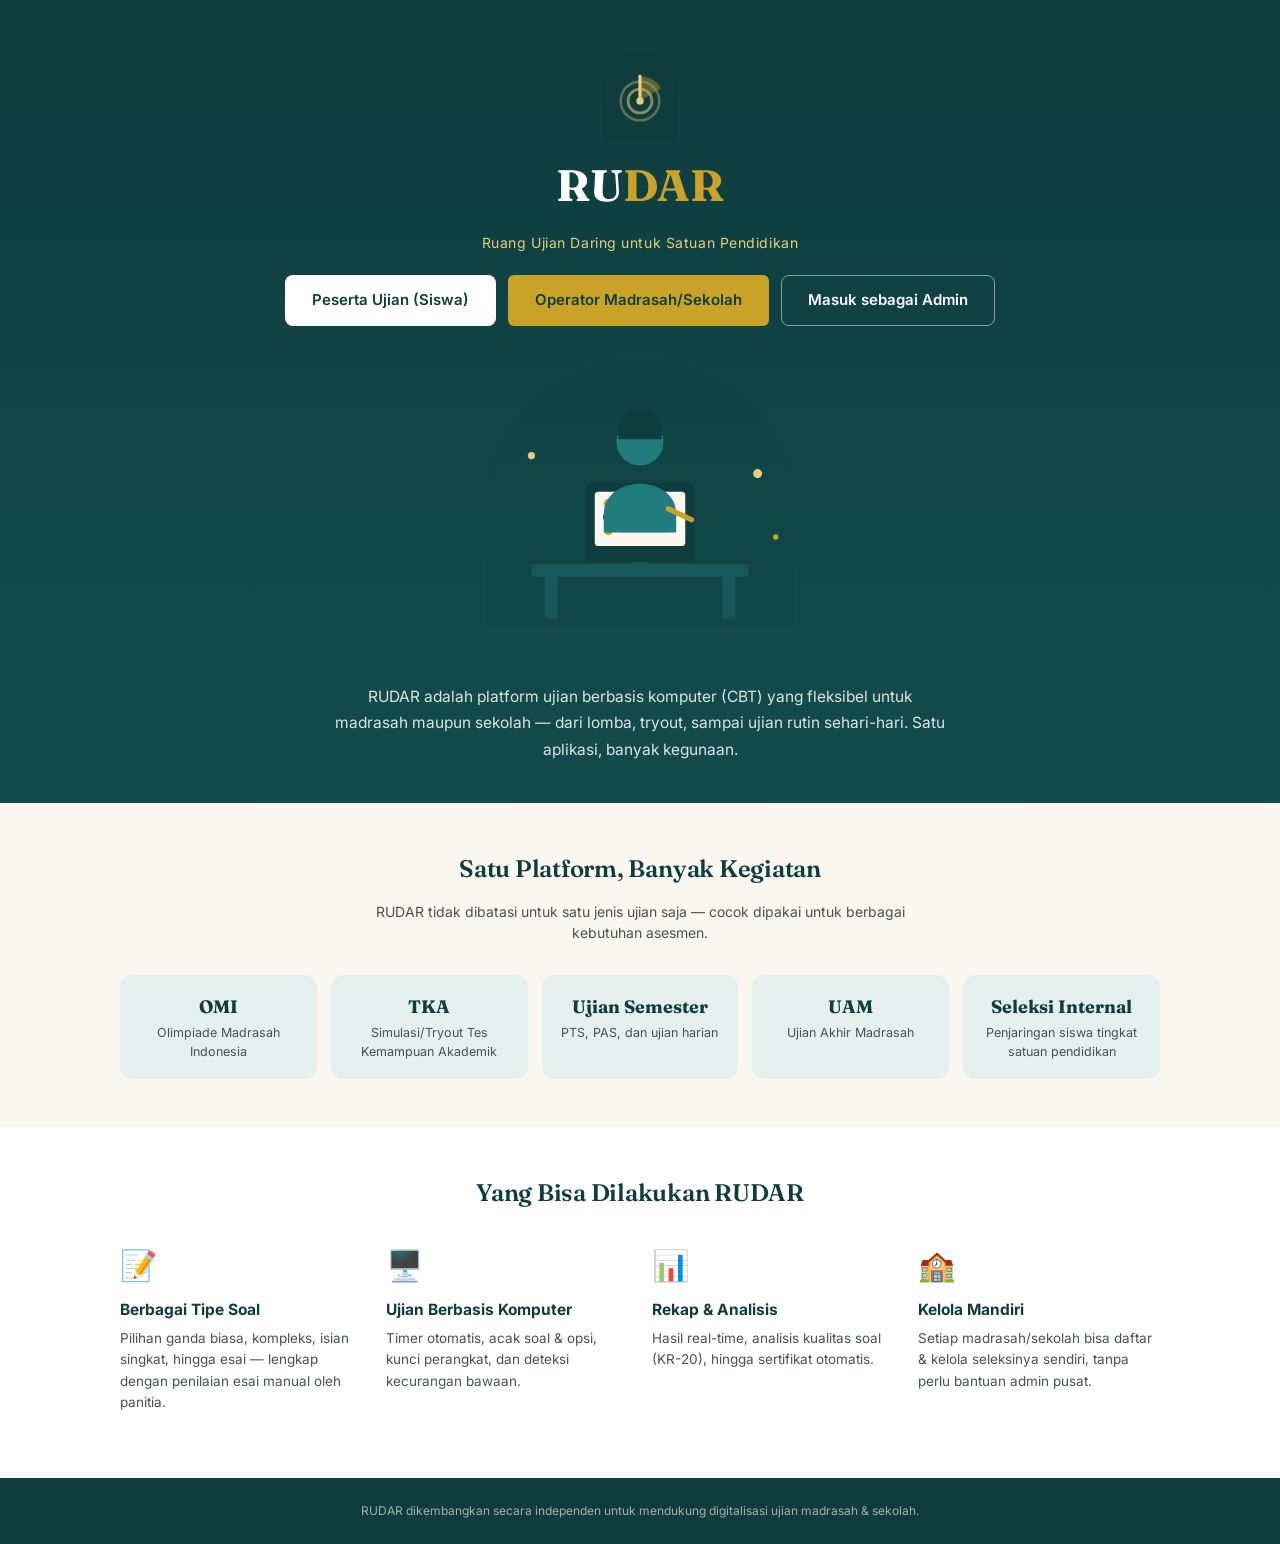
==== simpan lama/index.html @ 56df1a24 "update rudar" ====
<!doctype html>
<html lang="id">
  <head>
    <meta charset="UTF-8" />
    <meta name="viewport" content="width=device-width, initial-scale=1.0, maximum-scale=1.0" />
    <title>RUDAR · Ruang Ujian Daring</title>
    <link rel="icon" type="image/svg+xml" href="data:image/svg+xml,%3Csvg xmlns='http://www.w3.org/2000/svg' viewBox='0 0 200 240'%3E%3Cpath d='M20 240 V120 A80 80 0 0 1 180 120 V240 Z' fill='%230F3D3E'/%3E%3Ccircle cx='100' cy='150' r='42' fill='none' stroke='%23E7CE7C' stroke-width='6' opacity='0.35'/%3E%3Ccircle cx='100' cy='150' r='26' fill='none' stroke='%23E7CE7C' stroke-width='6' opacity='0.55'/%3E%3Cpath d='M100 150 L100 96 A54 54 0 0 1 146 122 Z' fill='%23C9A227' opacity='0.4'/%3E%3Cline x1='100' y1='150' x2='100' y2='96' stroke='%23E7CE7C' stroke-width='7' stroke-linecap='round'/%3E%3Ccircle cx='100' cy='150' r='8' fill='%23E7CE7C'/%3E%3C/svg%3E" />
    <link rel="preconnect" href="https://fonts.googleapis.com" />
    <link rel="preconnect" href="https://fonts.gstatic.com" crossorigin />
    <link href="https://fonts.googleapis.com/css2?family=Fraunces:opsz,wght@9..144,400;9..144,600;9..144,700&family=Inter:wght@400;500;600;700&family=IBM+Plex+Mono:wght@500;600&family=Noto+Naskh+Arabic:wght@400;500;600;700&display=swap" rel="stylesheet" />
    <script type="module" crossorigin src="/assets/index-BEzMS7rn.js"></script>
    <link rel="stylesheet" crossorigin href="/assets/index-CqWGFUHM.css">
  </head>
  <body>
    <div id="root"></div>
  </body>
</html>
---- assets/index-CqWGFUHM.css ----
@font-face{font-display:block;font-family:KaTeX_AMS;font-style:normal;font-weight:400;src:url(/assets/KaTeX_AMS-Regular-BQhdFMY1.woff2) format("woff2"),url(/assets/KaTeX_AMS-Regular-DMm9YOAa.woff) format("woff"),url(/assets/KaTeX_AMS-Regular-DRggAlZN.ttf) format("truetype")}@font-face{font-display:block;font-family:KaTeX_Caligraphic;font-style:normal;font-weight:700;src:url(/assets/KaTeX_Caligraphic-Bold-Dq_IR9rO.woff2) format("woff2"),url(/assets/KaTeX_Caligraphic-Bold-BEiXGLvX.woff) format("woff"),url(/assets/KaTeX_Caligraphic-Bold-ATXxdsX0.ttf) format("truetype")}@font-face{font-display:block;font-family:KaTeX_Caligraphic;font-style:normal;font-weight:400;src:url(/assets/KaTeX_Caligraphic-Regular-Di6jR-x-.woff2) format("woff2"),url(/assets/KaTeX_Caligraphic-Regular-CTRA-rTL.woff) format("woff"),url(/assets/KaTeX_Caligraphic-Regular-wX97UBjC.ttf) format("truetype")}@font-face{font-display:block;font-family:KaTeX_Fraktur;font-style:normal;font-weight:700;src:url(/assets/KaTeX_Fraktur-Bold-CL6g_b3V.woff2) format("woff2"),url(/assets/KaTeX_Fraktur-Bold-BsDP51OF.woff) format("woff"),url(/assets/KaTeX_Fraktur-Bold-BdnERNNW.ttf) format("truetype")}@font-face{font-display:block;font-family:KaTeX_Fraktur;font-style:normal;font-weight:400;src:url(/assets/KaTeX_Fraktur-Regular-CTYiF6lA.woff2) format("woff2"),url(/assets/KaTeX_Fraktur-Regular-Dxdc4cR9.woff) format("woff"),url(/assets/KaTeX_Fraktur-Regular-CB_wures.ttf) format("truetype")}@font-face{font-display:block;font-family:KaTeX_Main;font-style:normal;font-weight:700;src:url(/assets/KaTeX_Main-Bold-Cx986IdX.woff2) format("woff2"),url(/assets/KaTeX_Main-Bold-Jm3AIy58.woff) format("woff"),url(/assets/KaTeX_Main-Bold-waoOVXN0.ttf) format("truetype")}@font-face{font-display:block;font-family:KaTeX_Main;font-style:italic;font-weight:700;src:url(/assets/KaTeX_Main-BoldItalic-DxDJ3AOS.woff2) format("woff2"),url(/assets/KaTeX_Main-BoldItalic-SpSLRI95.woff) format("woff"),url(/assets/KaTeX_Main-BoldItalic-DzxPMmG6.ttf) format("truetype")}@font-face{font-display:block;font-family:KaTeX_Main;font-style:italic;font-weight:400;src:url(/assets/KaTeX_Main-Italic-NWA7e6Wa.woff2) format("woff2"),url(/assets/KaTeX_Main-Italic-BMLOBm91.woff) format("woff"),url(/assets/KaTeX_Main-Italic-3WenGoN9.ttf) format("truetype")}@font-face{font-display:block;font-family:KaTeX_Main;font-style:normal;font-weight:400;src:url(/assets/KaTeX_Main-Regular-B22Nviop.woff2) format("woff2"),url(/assets/KaTeX_Main-Regular-Dr94JaBh.woff) format("woff"),url(/assets/KaTeX_Main-Regular-ypZvNtVU.ttf) format("truetype")}@font-face{font-display:block;font-family:KaTeX_Math;font-style:italic;font-weight:700;src:url(/assets/KaTeX_Math-BoldItalic-CZnvNsCZ.woff2) format("woff2"),url(/assets/KaTeX_Math-BoldItalic-iY-2wyZ7.woff) format("woff"),url(/assets/KaTeX_Math-BoldItalic-B3XSjfu4.ttf) format("truetype")}@font-face{font-display:block;font-family:KaTeX_Math;font-style:italic;font-weight:400;src:url(/assets/KaTeX_Math-Italic-t53AETM-.woff2) format("woff2"),url(/assets/KaTeX_Math-Italic-DA0__PXp.woff) format("woff"),url(/assets/KaTeX_Math-Italic-flOr_0UB.ttf) format("truetype")}@font-face{font-display:block;font-family:KaTeX_SansSerif;font-style:normal;font-weight:700;src:url(/assets/KaTeX_SansSerif-Bold-D1sUS0GD.woff2) format("woff2"),url(/assets/KaTeX_SansSerif-Bold-DbIhKOiC.woff) format("woff"),url(/assets/KaTeX_SansSerif-Bold-CFMepnvq.ttf) format("truetype")}@font-face{font-display:block;font-family:KaTeX_SansSerif;font-style:italic;font-weight:400;src:url(/assets/KaTeX_SansSerif-Italic-C3H0VqGB.woff2) format("woff2"),url(/assets/KaTeX_SansSerif-Italic-DN2j7dab.woff) format("woff"),url(/assets/KaTeX_SansSerif-Italic-YYjJ1zSn.ttf) format("truetype")}@font-face{font-display:block;font-family:KaTeX_SansSerif;font-style:normal;font-weight:400;src:url(/assets/KaTeX_SansSerif-Regular-DDBCnlJ7.woff2) format("woff2"),url(/assets/KaTeX_SansSerif-Regular-CS6fqUqJ.woff) format("woff"),url(/assets/KaTeX_SansSerif-Regular-BNo7hRIc.ttf) format("truetype")}@font-face{font-display:block;font-family:KaTeX_Script;font-style:normal;font-weight:400;src:url(/assets/KaTeX_Script-Regular-D3wIWfF6.woff2) format("woff2"),url(/assets/KaTeX_Script-Regular-D5yQViql.woff) format("woff"),url(/assets/KaTeX_Script-Regular-C5JkGWo-.ttf) format("truetype")}@font-face{font-display:block;font-family:KaTeX_Size1;font-style:normal;font-weight:400;src:url(/assets/KaTeX_Size1-Regular-mCD8mA8B.woff2) format("woff2"),url(/assets/KaTeX_Size1-Regular-C195tn64.woff) format("woff"),url(/assets/KaTeX_Size1-Regular-Dbsnue_I.ttf) format("truetype")}@font-face{font-display:block;font-family:KaTeX_Size2;font-style:normal;font-weight:400;src:url(/assets/KaTeX_Size2-Regular-Dy4dx90m.woff2) format("woff2"),url(/assets/KaTeX_Size2-Regular-oD1tc_U0.woff) format("woff"),url(/assets/KaTeX_Size2-Regular-B7gKUWhC.ttf) format("truetype")}@font-face{font-display:block;font-family:KaTeX_Size3;font-style:normal;font-weight:400;src:url([data-uri]) format("woff2"),url(/assets/KaTeX_Size3-Regular-CTq5MqoE.woff) format("woff"),url(/assets/KaTeX_Size3-Regular-DgpXs0kz.ttf) format("truetype")}@font-face{font-display:block;font-family:KaTeX_Size4;font-style:normal;font-weight:400;src:url(/assets/KaTeX_Size4-Regular-Dl5lxZxV.woff2) format("woff2"),url(/assets/KaTeX_Size4-Regular-BF-4gkZK.woff) format("woff"),url(/assets/KaTeX_Size4-Regular-DWFBv043.ttf) format("truetype")}@font-face{font-display:block;font-family:KaTeX_Typewriter;font-style:normal;font-weight:400;src:url(/assets/KaTeX_Typewriter-Regular-CO6r4hn1.woff2) format("woff2"),url(/assets/KaTeX_Typewriter-Regular-C0xS9mPB.woff) format("woff"),url(/assets/KaTeX_Typewriter-Regular-D3Ib7_Hf.ttf) format("truetype")}.katex{font: 1.21em KaTeX_Main,Times New Roman,serif;line-height:1.2;position:relative;text-indent:0;text-rendering:auto}.katex *{-ms-high-contrast-adjust:none!important;border-color:currentColor}.katex .katex-version:after{content:"0.16.47"}.katex .katex-mathml{border:0;-webkit-clip-path:inset(50%);clip-path:inset(50%);height:1px;overflow:hidden;padding:0;position:absolute;width:1px}.katex .katex-html>.newline{display:block}.katex .base{position:relative;white-space:nowrap;width:-webkit-min-content;width:-moz-min-content;width:min-content}.katex .base,.katex .strut{display:inline-block}.katex .textbf{font-weight:700}.katex .textit{font-style:italic}.katex .textrm{font-family:KaTeX_Main}.katex .textsf{font-family:KaTeX_SansSerif}.katex .texttt{font-family:KaTeX_Typewriter}.katex .mathnormal{font-family:KaTeX_Math;font-style:italic}.katex .mathit{font-family:KaTeX_Main;font-style:italic}.katex .mathrm{font-style:normal}.katex .mathbf{font-family:KaTeX_Main;font-weight:700}.katex .boldsymbol{font-family:KaTeX_Math;font-style:italic;font-weight:700}.katex .amsrm,.katex .mathbb,.katex .textbb{font-family:KaTeX_AMS}.katex .mathcal{font-family:KaTeX_Caligraphic}.katex .mathfrak,.katex .textfrak{font-family:KaTeX_Fraktur}.katex .mathboldfrak,.katex .textboldfrak{font-family:KaTeX_Fraktur;font-weight:700}.katex .mathtt{font-family:KaTeX_Typewriter}.katex .mathscr,.katex .textscr{font-family:KaTeX_Script}.katex .mathsf,.katex .textsf{font-family:KaTeX_SansSerif}.katex .mathboldsf,.katex .textboldsf{font-family:KaTeX_SansSerif;font-weight:700}.katex .mathitsf,.katex .mathsfit,.katex .textitsf{font-family:KaTeX_SansSerif;font-style:italic}.katex .mainrm{font-family:KaTeX_Main;font-style:normal}.katex .vlist-t{border-collapse:collapse;display:inline-table;table-layout:fixed}.katex .vlist-r{display:table-row}.katex .vlist{display:table-cell;position:relative;vertical-align:bottom}.katex .vlist>span{display:block;height:0;position:relative}.katex .vlist>span>span{display:inline-block}.katex .vlist>span>.pstrut{overflow:hidden;width:0}.katex .vlist-t2{margin-right:-2px}.katex .vlist-s{display:table-cell;font-size:1px;min-width:2px;vertical-align:bottom;width:2px}.katex .vbox{align-items:baseline;display:inline-flex;flex-direction:column}.katex .hbox{width:100%}.katex .hbox,.katex .thinbox{display:inline-flex;flex-direction:row}.katex .thinbox{max-width:0;width:0}.katex .msupsub{text-align:left}.katex .mfrac>span>span{text-align:center}.katex .mfrac .frac-line{border-bottom-style:solid;display:inline-block;width:100%}.katex .hdashline,.katex .hline,.katex .mfrac .frac-line,.katex .overline .overline-line,.katex .rule,.katex .underline .underline-line{min-height:1px}.katex .mspace{display:inline-block}.katex .smash{display:inline;line-height:0}.katex .clap,.katex .llap,.katex .rlap{position:relative;width:0}.katex .clap>.inner,.katex .llap>.inner,.katex .rlap>.inner{position:absolute}.katex .clap>.fix,.katex .llap>.fix,.katex .rlap>.fix{display:inline-block}.katex .llap>.inner{right:0}.katex .clap>.inner,.katex .rlap>.inner{left:0}.katex .clap>.inner>span{margin-left:-50%;margin-right:50%}.katex .rule{border:0 solid;display:inline-block;position:relative}.katex .hline,.katex .overline .overline-line,.katex .underline .underline-line{border-bottom-style:solid;display:inline-block;width:100%}.katex .hdashline{border-bottom-style:dashed;display:inline-block;width:100%}.katex .sqrt>.root{margin-left:.2777777778em;margin-right:-.5555555556em}.katex .fontsize-ensurer.reset-size1.size1,.katex .sizing.reset-size1.size1{font-size:1em}.katex .fontsize-ensurer.reset-size1.size2,.katex .sizing.reset-size1.size2{font-size:1.2em}.katex .fontsize-ensurer.reset-size1.size3,.katex .sizing.reset-size1.size3{font-size:1.4em}.katex .fontsize-ensurer.reset-size1.size4,.katex .sizing.reset-size1.size4{font-size:1.6em}.katex .fontsize-ensurer.reset-size1.size5,.katex .sizing.reset-size1.size5{font-size:1.8em}.katex .fontsize-ensurer.reset-size1.size6,.katex .sizing.reset-size1.size6{font-size:2em}.katex .fontsize-ensurer.reset-size1.size7,.katex .sizing.reset-size1.size7{font-size:2.4em}.katex .fontsize-ensurer.reset-size1.size8,.katex .sizing.reset-size1.size8{font-size:2.88em}.katex .fontsize-ensurer.reset-size1.size9,.katex .sizing.reset-size1.size9{font-size:3.456em}.katex .fontsize-ensurer.reset-size1.size10,.katex .sizing.reset-size1.size10{font-size:4.148em}.katex .fontsize-ensurer.reset-size1.size11,.katex .sizing.reset-size1.size11{font-size:4.976em}.katex .fontsize-ensurer.reset-size2.size1,.katex .sizing.reset-size2.size1{font-size:.8333333333em}.katex .fontsize-ensurer.reset-size2.size2,.katex .sizing.reset-size2.size2{font-size:1em}.katex .fontsize-ensurer.reset-size2.size3,.katex .sizing.reset-size2.size3{font-size:1.1666666667em}.katex .fontsize-ensurer.reset-size2.size4,.katex .sizing.reset-size2.size4{font-size:1.3333333333em}.katex .fontsize-ensurer.reset-size2.size5,.katex .sizing.reset-size2.size5{font-size:1.5em}.katex .fontsize-ensurer.reset-size2.size6,.katex .sizing.reset-size2.size6{font-size:1.6666666667em}.katex .fontsize-ensurer.reset-size2.size7,.katex .sizing.reset-size2.size7{font-size:2em}.katex .fontsize-ensurer.reset-size2.size8,.katex .sizing.reset-size2.size8{font-size:2.4em}.katex .fontsize-ensurer.reset-size2.size9,.katex .sizing.reset-size2.size9{font-size:2.88em}.katex .fontsize-ensurer.reset-size2.size10,.katex .sizing.reset-size2.size10{font-size:3.4566666667em}.katex .fontsize-ensurer.reset-size2.size11,.katex .sizing.reset-size2.size11{font-size:4.1466666667em}.katex .fontsize-ensurer.reset-size3.size1,.katex .sizing.reset-size3.size1{font-size:.7142857143em}.katex .fontsize-ensurer.reset-size3.size2,.katex .sizing.reset-size3.size2{font-size:.8571428571em}.katex .fontsize-ensurer.reset-size3.size3,.katex .sizing.reset-size3.size3{font-size:1em}.katex .fontsize-ensurer.reset-size3.size4,.katex .sizing.reset-size3.size4{font-size:1.1428571429em}.katex .fontsize-ensurer.reset-size3.size5,.katex .sizing.reset-size3.size5{font-size:1.2857142857em}.katex .fontsize-ensurer.reset-size3.size6,.katex .sizing.reset-size3.size6{font-size:1.4285714286em}.katex .fontsize-ensurer.reset-size3.size7,.katex .sizing.reset-size3.size7{font-size:1.7142857143em}.katex .fontsize-ensurer.reset-size3.size8,.katex .sizing.reset-size3.size8{font-size:2.0571428571em}.katex .fontsize-ensurer.reset-size3.size9,.katex .sizing.reset-size3.size9{font-size:2.4685714286em}.katex .fontsize-ensurer.reset-size3.size10,.katex .sizing.reset-size3.size10{font-size:2.9628571429em}.katex .fontsize-ensurer.reset-size3.size11,.katex .sizing.reset-size3.size11{font-size:3.5542857143em}.katex .fontsize-ensurer.reset-size4.size1,.katex .sizing.reset-size4.size1{font-size:.625em}.katex .fontsize-ensurer.reset-size4.size2,.katex .sizing.reset-size4.size2{font-size:.75em}.katex .fontsize-ensurer.reset-size4.size3,.katex .sizing.reset-size4.size3{font-size:.875em}.katex .fontsize-ensurer.reset-size4.size4,.katex .sizing.reset-size4.size4{font-size:1em}.katex .fontsize-ensurer.reset-size4.size5,.katex .sizing.reset-size4.size5{font-size:1.125em}.katex .fontsize-ensurer.reset-size4.size6,.katex .sizing.reset-size4.size6{font-size:1.25em}.katex .fontsize-ensurer.reset-size4.size7,.katex .sizing.reset-size4.size7{font-size:1.5em}.katex .fontsize-ensurer.reset-size4.size8,.katex .sizing.reset-size4.size8{font-size:1.8em}.katex .fontsize-ensurer.reset-size4.size9,.katex .sizing.reset-size4.size9{font-size:2.16em}.katex .fontsize-ensurer.reset-size4.size10,.katex .sizing.reset-size4.size10{font-size:2.5925em}.katex .fontsize-ensurer.reset-size4.size11,.katex .sizing.reset-size4.size11{font-size:3.11em}.katex .fontsize-ensurer.reset-size5.size1,.katex .sizing.reset-size5.size1{font-size:.5555555556em}.katex .fontsize-ensurer.reset-size5.size2,.katex .sizing.reset-size5.size2{font-size:.6666666667em}.katex .fontsize-ensurer.reset-size5.size3,.katex .sizing.reset-size5.size3{font-size:.7777777778em}.katex .fontsize-ensurer.reset-size5.size4,.katex .sizing.reset-size5.size4{font-size:.8888888889em}.katex .fontsize-ensurer.reset-size5.size5,.katex .sizing.reset-size5.size5{font-size:1em}.katex .fontsize-ensurer.reset-size5.size6,.katex .sizing.reset-size5.size6{font-size:1.1111111111em}.katex .fontsize-ensurer.reset-size5.size7,.katex .sizing.reset-size5.size7{font-size:1.3333333333em}.katex .fontsize-ensurer.reset-size5.size8,.katex .sizing.reset-size5.size8{font-size:1.6em}.katex .fontsize-ensurer.reset-size5.size9,.katex .sizing.reset-size5.size9{font-size:1.92em}.katex .fontsize-ensurer.reset-size5.size10,.katex .sizing.reset-size5.size10{font-size:2.3044444444em}.katex .fontsize-ensurer.reset-size5.size11,.katex .sizing.reset-size5.size11{font-size:2.7644444444em}.katex .fontsize-ensurer.reset-size6.size1,.katex .sizing.reset-size6.size1{font-size:.5em}.katex .fontsize-ensurer.reset-size6.size2,.katex .sizing.reset-size6.size2{font-size:.6em}.katex .fontsize-ensurer.reset-size6.size3,.katex .sizing.reset-size6.size3{font-size:.7em}.katex .fontsize-ensurer.reset-size6.size4,.katex .sizing.reset-size6.size4{font-size:.8em}.katex .fontsize-ensurer.reset-size6.size5,.katex .sizing.reset-size6.size5{font-size:.9em}.katex .fontsize-ensurer.reset-size6.size6,.katex .sizing.reset-size6.size6{font-size:1em}.katex .fontsize-ensurer.reset-size6.size7,.katex .sizing.reset-size6.size7{font-size:1.2em}.katex .fontsize-ensurer.reset-size6.size8,.katex .sizing.reset-size6.size8{font-size:1.44em}.katex .fontsize-ensurer.reset-size6.size9,.katex .sizing.reset-size6.size9{font-size:1.728em}.katex .fontsize-ensurer.reset-size6.size10,.katex .sizing.reset-size6.size10{font-size:2.074em}.katex .fontsize-ensurer.reset-size6.size11,.katex .sizing.reset-size6.size11{font-size:2.488em}.katex .fontsize-ensurer.reset-size7.size1,.katex .sizing.reset-size7.size1{font-size:.4166666667em}.katex .fontsize-ensurer.reset-size7.size2,.katex .sizing.reset-size7.size2{font-size:.5em}.katex .fontsize-ensurer.reset-size7.size3,.katex .sizing.reset-size7.size3{font-size:.5833333333em}.katex .fontsize-ensurer.reset-size7.size4,.katex .sizing.reset-size7.size4{font-size:.6666666667em}.katex .fontsize-ensurer.reset-size7.size5,.katex .sizing.reset-size7.size5{font-size:.75em}.katex .fontsize-ensurer.reset-size7.size6,.katex .sizing.reset-size7.size6{font-size:.8333333333em}.katex .fontsize-ensurer.reset-size7.size7,.katex .sizing.reset-size7.size7{font-size:1em}.katex .fontsize-ensurer.reset-size7.size8,.katex .sizing.reset-size7.size8{font-size:1.2em}.katex .fontsize-ensurer.reset-size7.size9,.katex .sizing.reset-size7.size9{font-size:1.44em}.katex .fontsize-ensurer.reset-size7.size10,.katex .sizing.reset-size7.size10{font-size:1.7283333333em}.katex .fontsize-ensurer.reset-size7.size11,.katex .sizing.reset-size7.size11{font-size:2.0733333333em}.katex .fontsize-ensurer.reset-size8.size1,.katex .sizing.reset-size8.size1{font-size:.3472222222em}.katex .fontsize-ensurer.reset-size8.size2,.katex .sizing.reset-size8.size2{font-size:.4166666667em}.katex .fontsize-ensurer.reset-size8.size3,.katex .sizing.reset-size8.size3{font-size:.4861111111em}.katex .fontsize-ensurer.reset-size8.size4,.katex .sizing.reset-size8.size4{font-size:.5555555556em}.katex .fontsize-ensurer.reset-size8.size5,.katex .sizing.reset-size8.size5{font-size:.625em}.katex .fontsize-ensurer.reset-size8.size6,.katex .sizing.reset-size8.size6{font-size:.6944444444em}.katex .fontsize-ensurer.reset-size8.size7,.katex .sizing.reset-size8.size7{font-size:.8333333333em}.katex .fontsize-ensurer.reset-size8.size8,.katex .sizing.reset-size8.size8{font-size:1em}.katex .fontsize-ensurer.reset-size8.size9,.katex .sizing.reset-size8.size9{font-size:1.2em}.katex .fontsize-ensurer.reset-size8.size10,.katex .sizing.reset-size8.size10{font-size:1.4402777778em}.katex .fontsize-ensurer.reset-size8.size11,.katex .sizing.reset-size8.size11{font-size:1.7277777778em}.katex .fontsize-ensurer.reset-size9.size1,.katex .sizing.reset-size9.size1{font-size:.2893518519em}.katex .fontsize-ensurer.reset-size9.size2,.katex .sizing.reset-size9.size2{font-size:.3472222222em}.katex .fontsize-ensurer.reset-size9.size3,.katex .sizing.reset-size9.size3{font-size:.4050925926em}.katex .fontsize-ensurer.reset-size9.size4,.katex .sizing.reset-size9.size4{font-size:.462962963em}.katex .fontsize-ensurer.reset-size9.size5,.katex .sizing.reset-size9.size5{font-size:.5208333333em}.katex .fontsize-ensurer.reset-size9.size6,.katex .sizing.reset-size9.size6{font-size:.5787037037em}.katex .fontsize-ensurer.reset-size9.size7,.katex .sizing.reset-size9.size7{font-size:.6944444444em}.katex .fontsize-ensurer.reset-size9.size8,.katex .sizing.reset-size9.size8{font-size:.8333333333em}.katex .fontsize-ensurer.reset-size9.size9,.katex .sizing.reset-size9.size9{font-size:1em}.katex .fontsize-ensurer.reset-size9.size10,.katex .sizing.reset-size9.size10{font-size:1.2002314815em}.katex .fontsize-ensurer.reset-size9.size11,.katex .sizing.reset-size9.size11{font-size:1.4398148148em}.katex .fontsize-ensurer.reset-size10.size1,.katex .sizing.reset-size10.size1{font-size:.2410800386em}.katex .fontsize-ensurer.reset-size10.size2,.katex .sizing.reset-size10.size2{font-size:.2892960463em}.katex .fontsize-ensurer.reset-size10.size3,.katex .sizing.reset-size10.size3{font-size:.337512054em}.katex .fontsize-ensurer.reset-size10.size4,.katex .sizing.reset-size10.size4{font-size:.3857280617em}.katex .fontsize-ensurer.reset-size10.size5,.katex .sizing.reset-size10.size5{font-size:.4339440694em}.katex .fontsize-ensurer.reset-size10.size6,.katex .sizing.reset-size10.size6{font-size:.4821600771em}.katex .fontsize-ensurer.reset-size10.size7,.katex .sizing.reset-size10.size7{font-size:.5785920926em}.katex .fontsize-ensurer.reset-size10.size8,.katex .sizing.reset-size10.size8{font-size:.6943105111em}.katex .fontsize-ensurer.reset-size10.size9,.katex .sizing.reset-size10.size9{font-size:.8331726133em}.katex .fontsize-ensurer.reset-size10.size10,.katex .sizing.reset-size10.size10{font-size:1em}.katex .fontsize-ensurer.reset-size10.size11,.katex .sizing.reset-size10.size11{font-size:1.1996142719em}.katex .fontsize-ensurer.reset-size11.size1,.katex .sizing.reset-size11.size1{font-size:.2009646302em}.katex .fontsize-ensurer.reset-size11.size2,.katex .sizing.reset-size11.size2{font-size:.2411575563em}.katex .fontsize-ensurer.reset-size11.size3,.katex .sizing.reset-size11.size3{font-size:.2813504823em}.katex .fontsize-ensurer.reset-size11.size4,.katex .sizing.reset-size11.size4{font-size:.3215434084em}.katex .fontsize-ensurer.reset-size11.size5,.katex .sizing.reset-size11.size5{font-size:.3617363344em}.katex .fontsize-ensurer.reset-size11.size6,.katex .sizing.reset-size11.size6{font-size:.4019292605em}.katex .fontsize-ensurer.reset-size11.size7,.katex .sizing.reset-size11.size7{font-size:.4823151125em}.katex .fontsize-ensurer.reset-size11.size8,.katex .sizing.reset-size11.size8{font-size:.578778135em}.katex .fontsize-ensurer.reset-size11.size9,.katex .sizing.reset-size11.size9{font-size:.6945337621em}.katex .fontsize-ensurer.reset-size11.size10,.katex .sizing.reset-size11.size10{font-size:.8336012862em}.katex .fontsize-ensurer.reset-size11.size11,.katex .sizing.reset-size11.size11{font-size:1em}.katex .delimsizing.size1{font-family:KaTeX_Size1}.katex .delimsizing.size2{font-family:KaTeX_Size2}.katex .delimsizing.size3{font-family:KaTeX_Size3}.katex .delimsizing.size4{font-family:KaTeX_Size4}.katex .delimsizing.mult .delim-size1>span{font-family:KaTeX_Size1}.katex .delimsizing.mult .delim-size4>span{font-family:KaTeX_Size4}.katex .nulldelimiter{display:inline-block;width:.12em}.katex .delimcenter,.katex .op-symbol{position:relative}.katex .op-symbol.small-op{font-family:KaTeX_Size1}.katex .op-symbol.large-op{font-family:KaTeX_Size2}.katex .accent>.vlist-t,.katex .op-limits>.vlist-t{text-align:center}.katex .accent .accent-body{position:relative}.katex .accent .accent-body:not(.accent-full){width:0}.katex .overlay{display:block}.katex .mtable .vertical-separator{display:inline-block;min-width:1px}.katex .mtable .arraycolsep{display:inline-block}.katex .mtable .col-align-c>.vlist-t{text-align:center}.katex .mtable .col-align-l>.vlist-t{text-align:left}.katex .mtable .col-align-r>.vlist-t{text-align:right}.katex .svg-align{text-align:left}.katex svg{fill:currentColor;stroke:currentColor;display:block;height:inherit;position:absolute;width:100%}.katex svg path{stroke:none}.katex svg{fill-rule:nonzero;fill-opacity:1;stroke-width:1;stroke-linecap:butt;stroke-linejoin:miter;stroke-miterlimit:4;stroke-dasharray:none;stroke-dashoffset:0;stroke-opacity:1}.katex img{border-style:none;max-height:none;max-width:none;min-height:0;min-width:0}.katex .stretchy{display:block;overflow:hidden;position:relative;width:100%}.katex .stretchy:after,.katex .stretchy:before{content:""}.katex .hide-tail{overflow:hidden;position:relative;width:100%}.katex .halfarrow-left{left:0;overflow:hidden;position:absolute;width:50.2%}.katex .halfarrow-right{overflow:hidden;position:absolute;right:0;width:50.2%}.katex .brace-left{left:0;overflow:hidden;position:absolute;width:25.1%}.katex .brace-center{left:25%;overflow:hidden;position:absolute;width:50%}.katex .brace-right{overflow:hidden;position:absolute;right:0;width:25.1%}.katex .x-arrow-pad{padding:0 .5em}.katex .cd-arrow-pad{padding:0 .55556em 0 .27778em}.katex .mover,.katex .munder,.katex .x-arrow{text-align:center}.katex .boxpad{padding:0 .3em}.katex .fbox,.katex .fcolorbox{border:.04em solid;box-sizing:border-box}.katex .cancel-pad{padding:0 .2em}.katex .cancel-lap{margin-left:-.2em;margin-right:-.2em}.katex .sout{border-bottom-style:solid;border-bottom-width:.08em}.katex .angl{border-right:.049em solid;border-top:.049em solid;box-sizing:border-box;margin-right:.03889em}.katex .anglpad{padding:0 .03889em}.katex .eqn-num:before{content:"(" counter(katexEqnNo) ")";counter-increment:katexEqnNo}.katex .mml-eqn-num:before{content:"(" counter(mmlEqnNo) ")";counter-increment:mmlEqnNo}.katex .mtr-glue{width:50%}.katex .cd-vert-arrow{display:inline-block;position:relative}.katex .cd-label-left{display:inline-block;position:absolute;right:calc(50% + .3em);text-align:left}.katex .cd-label-right{display:inline-block;left:calc(50% + .3em);position:absolute;text-align:right}.katex-display{display:block;margin:1em 0;text-align:center}.katex-display>.katex{display:block;text-align:center;white-space:nowrap}.katex-display>.katex>.katex-html{display:block;position:relative}.katex-display>.katex>.katex-html>.tag{position:absolute;right:0}.katex-display.leqno>.katex>.katex-html>.tag{left:0;right:auto}.katex-display.fleqn>.katex{padding-left:2em;text-align:left}body{counter-reset:katexEqnNo mmlEqnNo}:root{--ink: #1C2321;--ink-soft: #4A524F;--paper: #FAF7F1;--paper-raised: #FFFFFF;--line: #DED6C3;--teluk-900: #0F3D3E;--teluk-700: #17595A;--teluk-500: #227B7D;--teluk-100: #E4EFEE;--gold-600: #C9A227;--gold-300: #E7CE7C;--gold-100: #FBF3D9;--danger: #B3432B;--danger-bg: #F6E4DE;--success: #2F6B3A;--success-bg: #E4EFE2;--font-display: "Fraunces", "Noto Naskh Arabic", Georgia, serif;--font-body: "Inter", "Noto Naskh Arabic", -apple-system, sans-serif;--font-mono: "IBM Plex Mono", ui-monospace, monospace;--font-arabic: "Noto Naskh Arabic", "Traditional Arabic", serif;--radius-sm: 6px;--radius-md: 12px;--shadow-card: 0 1px 2px rgba(15,61,62,.06), 0 8px 24px -12px rgba(15,61,62,.18)}*{box-sizing:border-box}html,body,#root{height:100%}body{margin:0;background:var(--paper);color:var(--ink);font-family:var(--font-body);font-size:15px;line-height:1.5;-webkit-font-smoothing:antialiased}h1,h2,h3,.display{font-family:var(--font-display);font-weight:600;letter-spacing:-.01em;color:var(--teluk-900);margin:0}:focus-visible{outline:2px solid var(--gold-600);outline-offset:2px}button{font-family:inherit;cursor:pointer}@media (prefers-reduced-motion: reduce){*,*:before,*:after{animation-duration:.001ms!important;transition-duration:.001ms!important}}.app-shell{display:flex;min-height:100vh}.sidebar{width:248px;flex-shrink:0;background:var(--teluk-900);color:var(--gold-100);display:flex;flex-direction:column;padding:20px 14px}.sidebar-brand{font-family:var(--font-display);font-size:19px;font-weight:700;color:#fff;padding:6px 10px 18px;border-bottom:1px solid rgba(231,206,124,.25);margin-bottom:14px}.sidebar-brand small{display:block;font-family:var(--font-body);font-weight:500;font-size:11px;color:var(--gold-300);text-transform:uppercase;letter-spacing:.08em;margin-top:3px}.nav-item{display:flex;align-items:center;gap:10px;padding:10px 12px;border-radius:var(--radius-sm);color:#fbf3d9bf;text-decoration:none;font-size:14px;font-weight:500;background:transparent;border:none;width:100%;text-align:left;margin-bottom:2px}.nav-item:hover{background:#ffffff0f;color:#fff}.nav-item.active{background:var(--gold-600);color:var(--teluk-900);font-weight:600}.sidebar-foot{margin-top:auto;padding:12px 10px 4px;font-size:12px;color:#e7ce7c99;border-top:1px solid rgba(231,206,124,.2)}.main-area{flex:1;min-width:0;display:flex;flex-direction:column}.topbar{display:flex;align-items:center;justify-content:space-between;padding:16px 28px;background:var(--paper-raised);border-bottom:1px solid var(--line)}.content{padding:24px 28px 48px;max-width:1180px;width:100%;margin:0 auto}.card{background:var(--paper-raised);border:1px solid var(--line);border-radius:var(--radius-md);box-shadow:var(--shadow-card);padding:20px}.card-head{display:flex;align-items:baseline;justify-content:space-between;margin-bottom:14px;gap:12px;flex-wrap:wrap}.eyebrow{font-size:11px;font-weight:600;letter-spacing:.09em;text-transform:uppercase;color:var(--teluk-500)}.grid{display:grid;gap:16px}.grid-2{grid-template-columns:repeat(2,1fr)}.grid-3{grid-template-columns:repeat(3,1fr)}.grid-4{grid-template-columns:repeat(4,1fr)}@media (max-width: 880px){.grid-2,.grid-3,.grid-4{grid-template-columns:1fr}}.stat{padding:16px;border-radius:var(--radius-md);background:var(--teluk-100);border:1px solid var(--line)}.stat .num{font-family:var(--font-mono);font-size:26px;font-weight:600;color:var(--teluk-900)}.stat .label{font-size:12.5px;color:var(--ink-soft);margin-top:2px}.btn{display:inline-flex;align-items:center;gap:8px;justify-content:center;padding:9px 16px;border-radius:var(--radius-sm);font-size:13.5px;font-weight:600;border:1px solid transparent;transition:filter .12s ease}.btn:hover{filter:brightness(.95)}.btn-primary{background:var(--teluk-900);color:#fff}.btn-gold{background:var(--gold-600);color:var(--teluk-900)}.btn-outline{background:transparent;border-color:var(--line);color:var(--teluk-900)}.btn-danger{background:var(--danger-bg);color:var(--danger)}.btn-sm{padding:6px 11px;font-size:12.5px}.btn:disabled{opacity:.5;cursor:not-allowed}.badge{display:inline-flex;align-items:center;padding:3px 9px;border-radius:99px;font-size:11.5px;font-weight:600}.badge-teal{background:var(--teluk-100);color:var(--teluk-700)}.badge-gold{background:var(--gold-100);color:#8a6d0e}.badge-green{background:var(--success-bg);color:var(--success)}.badge-red{background:var(--danger-bg);color:var(--danger)}input,select,textarea{width:100%;padding:9px 11px;border:1px solid var(--line);border-radius:var(--radius-sm);font-family:inherit;font-size:14px;background:#fff;color:var(--ink)}input:focus,select:focus,textarea:focus{border-color:var(--teluk-500)}label{font-size:12.5px;font-weight:600;color:var(--ink-soft);display:block;margin-bottom:5px}.field{margin-bottom:14px}table{width:100%;border-collapse:collapse;font-size:13.5px}th{text-align:left;padding:9px 10px;color:var(--ink-soft);font-weight:600;font-size:12px;text-transform:uppercase;letter-spacing:.03em;border-bottom:1px solid var(--line)}td{padding:10px;border-bottom:1px solid var(--line);vertical-align:top}tr:last-child td{border-bottom:none}.modal-backdrop{position:fixed;top:0;right:0;bottom:0;left:0;background:#0f3d3e73;display:flex;align-items:center;justify-content:center;padding:20px;z-index:50}.modal{background:#fff;border-radius:var(--radius-md);padding:24px;max-width:560px;width:100%;max-height:86vh;overflow-y:auto}.empty-state{text-align:center;padding:40px 20px;color:var(--ink-soft)}.spinner{width:20px;height:20px;border:2.5px solid var(--teluk-100);border-top-color:var(--teluk-700);border-radius:50%;animation:spin .7s linear infinite}@keyframes spin{to{transform:rotate(360deg)}}.login-wrap{min-height:100vh;display:flex;align-items:center;justify-content:center;background:radial-gradient(circle at 50% 0%,var(--teluk-700),var(--teluk-900) 65%);padding:24px}.arch-card{background:var(--paper-raised);width:100%;max-width:400px;padding:40px 30px 30px;border-radius:160px 160px 16px 16px;box-shadow:0 24px 60px -20px #00000080;text-align:center}.arch-card h1{font-size:22px}.arch-card .sub{font-size:13px;color:var(--ink-soft);margin:6px 0 26px}.login-tabs{display:flex;gap:4px;background:var(--teluk-100);padding:4px;border-radius:99px;margin-bottom:20px}.login-tab{flex:1;padding:8px;border:none;background:transparent;border-radius:99px;font-size:13px;font-weight:600;color:var(--teluk-700)}.login-tab.active{background:var(--teluk-900);color:#fff}.login-error{background:var(--danger-bg);color:var(--danger);padding:9px 12px;border-radius:var(--radius-sm);font-size:13px;margin-bottom:12px;text-align:left}.login-alert-keras{background:linear-gradient(135deg,#c23b24,#7a2712);color:#fff;font-weight:700;font-size:14.5px;line-height:1.55;padding:16px 18px;border-radius:var(--radius-sm);margin-bottom:16px;text-align:left;box-shadow:0 0 0 3px #c23b2440,0 8px 20px -8px #0006;animation:alertPulse 1.1s ease-in-out 2}@keyframes alertPulse{0%,to{transform:scale(1)}50%{transform:scale(1.015)}}.exam-shell{min-height:100vh;background:var(--teluk-900);display:flex;flex-direction:column}.exam-topbar{display:flex;align-items:center;justify-content:space-between;padding:14px 24px;color:#fff}.exam-topbar .who{font-size:13px;opacity:.85}.arch-timer{font-family:var(--font-mono);font-weight:600;font-size:17px;background:var(--gold-600);color:var(--teluk-900);padding:8px 18px;border-radius:40px 40px 8px 8px;min-width:88px;text-align:center}.arch-timer.warn{background:var(--danger);color:#fff}.exam-body{flex:1;background:var(--paper);border-radius:24px 24px 0 0;padding:28px 24px 100px;max-width:760px;margin:0 auto;width:100%}.q-progress{display:flex;flex-wrap:wrap;gap:6px;margin-bottom:22px}.q-dot{width:30px;height:30px;border-radius:8px;border:1px solid var(--line);background:#fff;font-family:var(--font-mono);font-size:12px;display:flex;align-items:center;justify-content:center;color:var(--ink-soft)}.q-dot.answered{background:var(--teluk-100);border-color:var(--teluk-500);color:var(--teluk-700)}.q-dot.current{background:var(--gold-600);border-color:var(--gold-600);color:var(--teluk-900);font-weight:700}.q-card{background:#fff;border:1px solid var(--line);border-radius:var(--radius-md);padding:22px;box-shadow:var(--shadow-card);user-select:none;-webkit-user-select:none}.q-meta{display:flex;gap:8px;margin-bottom:12px}.q-text{font-size:16px;line-height:1.6;margin-bottom:20px}.opt-list{display:flex;flex-direction:column;gap:10px}.opt-item{display:flex;align-items:flex-start;gap:12px;padding:13px 14px;border:1.5px solid var(--line);border-radius:var(--radius-sm);text-align:left;background:#fff}.opt-item:hover{border-color:var(--teluk-500)}.opt-item.selected{border-color:var(--gold-600);background:var(--gold-100)}.opt-code{font-family:var(--font-mono);font-weight:700;width:24px;height:24px;border-radius:6px;background:var(--teluk-100);color:var(--teluk-900);display:flex;align-items:center;justify-content:center;font-size:12.5px;flex-shrink:0}.opt-item.selected .opt-code{background:var(--gold-600);color:var(--teluk-900)}.exam-navbar{position:fixed;bottom:0;left:0;right:0;background:#fff;border-top:1px solid var(--line);padding:12px 24px;display:flex;align-items:center;justify-content:space-between}.result-hero{text-align:center;padding:50px 20px}.result-score{font-family:var(--font-mono);font-size:56px;font-weight:700;color:var(--teluk-900)}.toast{position:fixed;bottom:20px;right:20px;background:var(--teluk-900);color:#fff;padding:12px 18px;border-radius:var(--radius-sm);font-size:13.5px;box-shadow:var(--shadow-card);z-index:60}@media (max-width: 720px){.sidebar{position:fixed;z-index:40;height:100vh;transform:translate(-100%);transition:transform .2s ease}.sidebar.open{transform:translate(0)}.content{padding:16px}}.cetak-kartu-wrap{background:#efeae0;min-height:100vh;padding:24px}.cetak-toolbar{display:flex;align-items:center;gap:14px;margin-bottom:20px;background:#fff;padding:12px 16px;border-radius:var(--radius-sm);box-shadow:var(--shadow-card);max-width:900px;margin-left:auto;margin-right:auto}.cetak-toolbar button{background:var(--teluk-900);color:#fff;border:none;padding:9px 18px;border-radius:var(--radius-sm);font-weight:600;font-size:13.5px;cursor:pointer;font-family:inherit}.cetak-toolbar span{font-size:13px;color:var(--ink-soft)}.kartu-grid{display:grid;grid-template-columns:repeat(2,1fr);gap:16px;max-width:900px;margin:0 auto}@media (max-width: 640px){.kartu-grid{grid-template-columns:1fr}}.kartu-peserta{background:#fff;border-radius:14px;overflow:hidden;box-shadow:var(--shadow-card);border:1px solid var(--line);break-inside:avoid;page-break-inside:avoid}.kartu-header{background:var(--teluk-900);color:#fff;padding:10px 16px;display:flex;justify-content:space-between;align-items:baseline}.kartu-brand{font-family:var(--font-display);font-weight:700;font-size:14px}.kartu-judul{font-size:10.5px;color:var(--gold-300);text-align:right}.kartu-body{padding:14px 16px 8px}.kartu-nama{font-family:var(--font-display);font-weight:700;font-size:17px;color:var(--teluk-900);margin-bottom:4px}.kartu-detail{font-size:12px;color:var(--ink-soft);line-height:1.5}.kartu-token{background:var(--gold-100);margin:10px 16px;padding:8px 12px;border-radius:8px;text-align:center}.kartu-token-label{font-size:9.5px;letter-spacing:.08em;color:#8a6d0e;font-weight:700}.kartu-token-value{font-family:var(--font-mono);font-weight:700;font-size:18px;color:var(--teluk-900);letter-spacing:.03em}.kartu-footer{font-size:9.5px;color:var(--ink-soft);text-align:center;padding:6px 16px 12px}@media print{.no-print{display:none!important}*{-webkit-print-color-adjust:exact!important;print-color-adjust:exact!important;color-adjust:exact!important}.cetak-kartu-wrap{background:#fff;padding:0}.kartu-grid{display:grid;grid-template-columns:repeat(3,1fr);gap:6px;max-width:none}.kartu-peserta{box-shadow:none;border:1px solid #ccc;border-radius:8px}.kartu-header{padding:6px 10px}.kartu-brand{font-size:11px}.kartu-judul{font-size:8px}.kartu-body{padding:8px 10px 4px}.kartu-nama{font-size:12.5px;margin-bottom:2px}.kartu-detail{font-size:9px;line-height:1.35}.kartu-token{margin:6px 10px;padding:5px 8px}.kartu-token-label{font-size:8px}.kartu-token-value{font-size:14px}.kartu-footer{font-size:7px;padding:4px 8px 8px}@page{size:A4;margin:8mm}}.daftar-hadir-wrap{background:#efeae0;min-height:100vh;padding:24px}.dh-sheet{background:#fff;max-width:900px;margin:0 auto;padding:28px 32px;border-radius:10px;box-shadow:var(--shadow-card)}.dh-header{text-align:center;margin-bottom:20px;border-bottom:2px solid var(--teluk-900);padding-bottom:14px}.dh-brand{font-family:var(--font-display);font-weight:700;font-size:19px;color:var(--teluk-900);margin-bottom:6px}.dh-sub{font-size:12.5px;color:var(--ink-soft);margin-top:4px}.dh-table{width:100%;border-collapse:collapse}.dh-table th,.dh-table td{border:1px solid #999;padding:7px 9px;font-size:12.5px;text-align:left}.dh-table th{background:var(--teluk-100);font-weight:700}.dh-footer{margin-top:34px;display:flex;justify-content:flex-end}.dh-ttd-blok{text-align:center;font-size:13px}.dh-ttd-space{margin-top:56px;font-weight:600}@media print{.daftar-hadir-wrap{background:#fff;padding:0}.dh-sheet{box-shadow:none;padding:0;max-width:none}.dh-table{page-break-inside:auto}.dh-table tr{page-break-inside:avoid}@page{size:A4;margin:15mm}}.sertifikat-wrap{background:#efeae0;min-height:100vh;padding:24px}.sertifikat-halaman{background:#fff;width:277mm;min-height:190mm;margin:0 auto 24px;box-shadow:var(--shadow-card);display:flex;align-items:center;justify-content:center}.sertifikat-border{border:3px solid var(--teluk-900);margin:14mm;padding:18mm 22mm;text-align:center;position:relative;width:calc(100% - 28mm)}.sertifikat-border:before{content:"";position:absolute;top:7px;right:7px;bottom:7px;left:7px;border:1.5px solid var(--gold-600);pointer-events:none}.sertifikat-kop{font-size:13px;letter-spacing:.08em;color:var(--teluk-700);font-weight:600}.sertifikat-judul{font-family:var(--font-display);font-size:42px;font-weight:700;color:var(--teluk-900);margin:14px 0 6px;letter-spacing:.06em}.sertifikat-nomor{font-size:11px;color:var(--ink-soft);margin-bottom:26px}.sertifikat-diberikan{font-size:14px;color:var(--ink-soft)}.sertifikat-nama{font-family:var(--font-display);font-size:30px;font-weight:700;color:var(--teluk-900);margin:8px 0;border-bottom:2px solid var(--gold-600);display:inline-block;padding-bottom:4px}.sertifikat-madrasah{font-size:14px;color:var(--ink-soft);margin-bottom:18px}.sertifikat-desk{font-size:15px;line-height:1.8;margin-bottom:32px}.sertifikat-ttd-blok{font-size:13px}.sertifikat-ttd-space{margin-top:52px;font-weight:700;text-decoration:underline}@media print{.sertifikat-wrap{background:#fff;padding:0}.sertifikat-halaman{box-shadow:none;margin:0;page-break-after:always}@page{size:A4 landscape;margin:0}}.rudar-sweep{animation:rudar-spin 3.5s linear infinite}.rudar-ping{animation:rudar-pulse 2.2s ease-in-out infinite;transform-origin:100px 150px}@keyframes rudar-spin{to{transform:rotate(360deg)}}@keyframes rudar-pulse{0%,to{opacity:.55;transform:scale(1)}50%{opacity:1;transform:scale(1.25)}}@media (prefers-reduced-motion: reduce){.rudar-sweep,.rudar-ping{animation:none}}.soal-tabel{border-collapse:collapse;margin:10px 0;font-size:.95em}.soal-tabel td{border:1px solid var(--line);padding:6px 10px}
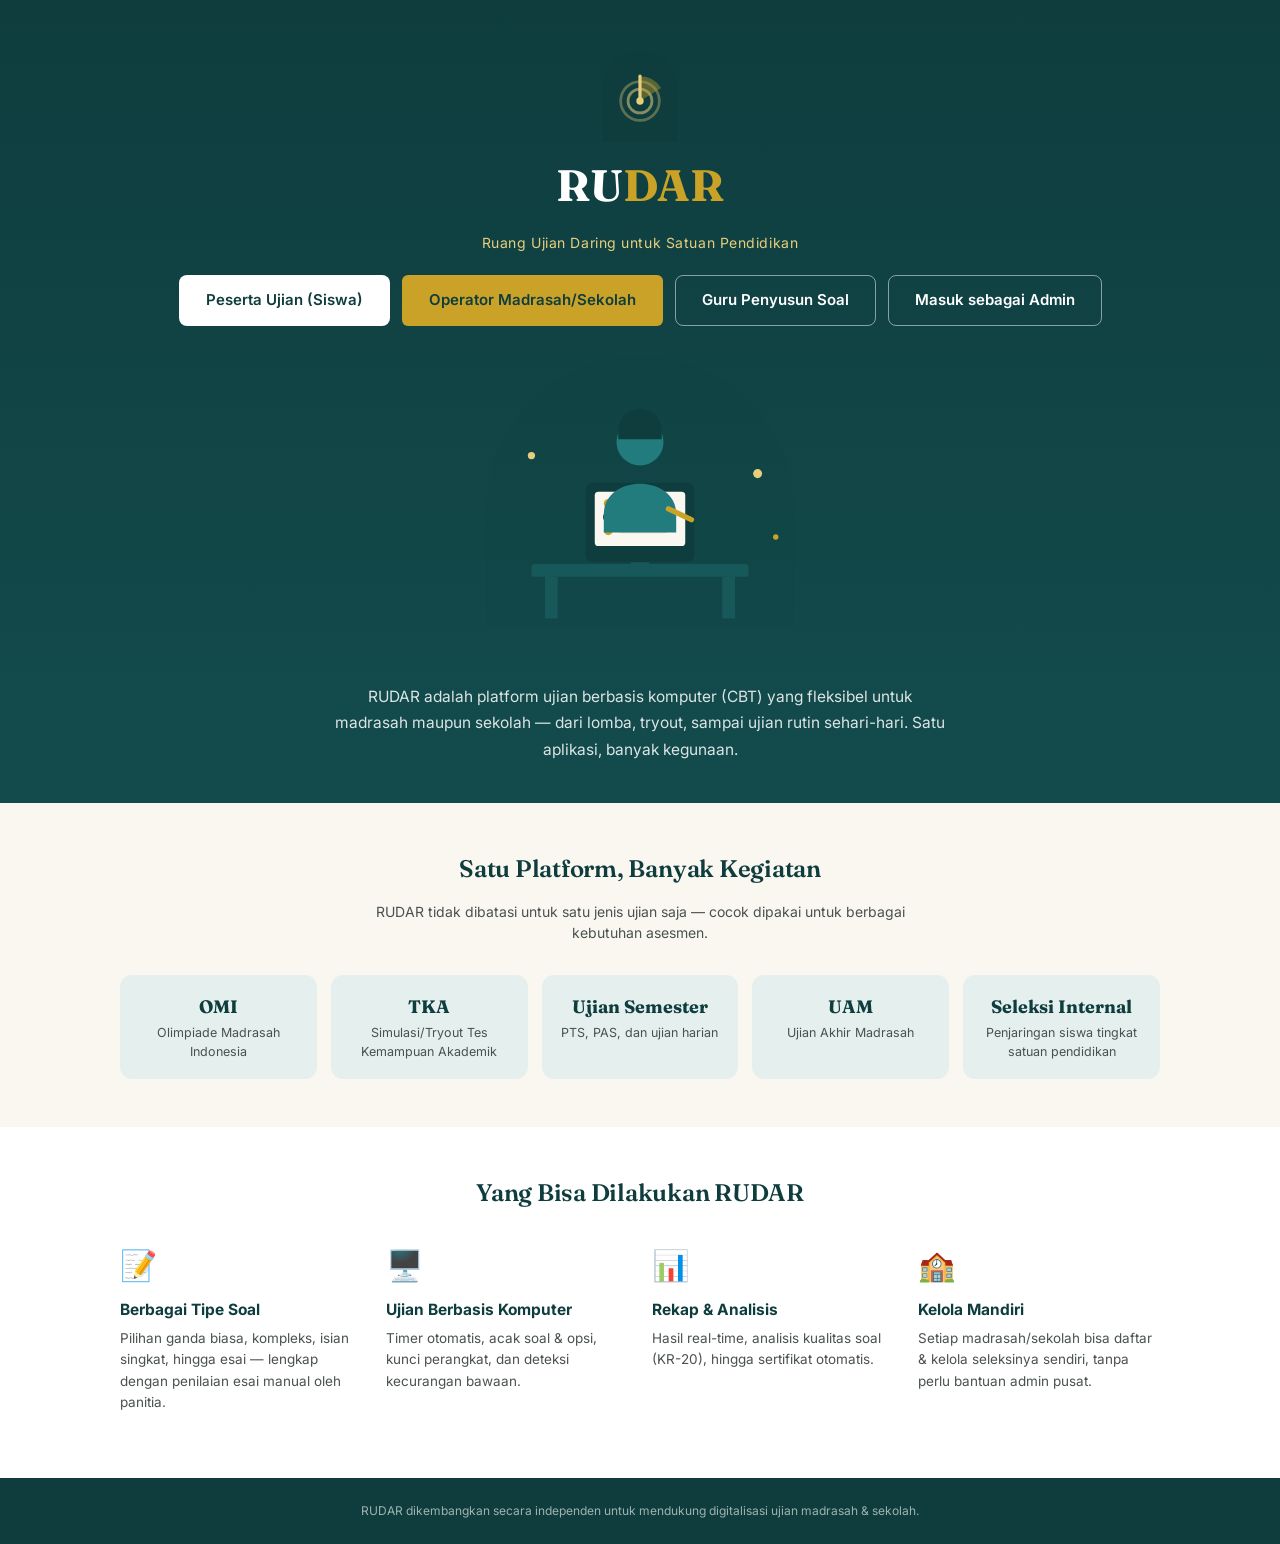
==== commit 029f2e8b: "update rudar" ====
--- a/simpan lama/index.html
+++ b/simpan lama/index.html
@@ -8,8 +8,8 @@
     <link rel="preconnect" href="https://fonts.googleapis.com" />
     <link rel="preconnect" href="https://fonts.gstatic.com" crossorigin />
     <link href="https://fonts.googleapis.com/css2?family=Fraunces:opsz,wght@9..144,400;9..144,600;9..144,700&family=Inter:wght@400;500;600;700&family=IBM+Plex+Mono:wght@500;600&family=Noto+Naskh+Arabic:wght@400;500;600;700&display=swap" rel="stylesheet" />
-    <script type="module" crossorigin src="/assets/index-BEzMS7rn.js"></script>
-    <link rel="stylesheet" crossorigin href="/assets/index-CqWGFUHM.css">
+    <script type="module" crossorigin src="/assets/index-Cus6DqQ9.js"></script>
+    <link rel="stylesheet" crossorigin href="/assets/index-yTz43f3S.css">
   </head>
   <body>
     <div id="root"></div>
--- a/assets/index-yTz43f3S.css
+++ b/assets/index-yTz43f3S.css
@@ -0,0 +1 @@
+@font-face{font-display:block;font-family:KaTeX_AMS;font-style:normal;font-weight:400;src:url(/assets/KaTeX_AMS-Regular-BQhdFMY1.woff2) format("woff2"),url(/assets/KaTeX_AMS-Regular-DMm9YOAa.woff) format("woff"),url(/assets/KaTeX_AMS-Regular-DRggAlZN.ttf) format("truetype")}@font-face{font-display:block;font-family:KaTeX_Caligraphic;font-style:normal;font-weight:700;src:url(/assets/KaTeX_Caligraphic-Bold-Dq_IR9rO.woff2) format("woff2"),url(/assets/KaTeX_Caligraphic-Bold-BEiXGLvX.woff) format("woff"),url(/assets/KaTeX_Caligraphic-Bold-ATXxdsX0.ttf) format("truetype")}@font-face{font-display:block;font-family:KaTeX_Caligraphic;font-style:normal;font-weight:400;src:url(/assets/KaTeX_Caligraphic-Regular-Di6jR-x-.woff2) format("woff2"),url(/assets/KaTeX_Caligraphic-Regular-CTRA-rTL.woff) format("woff"),url(/assets/KaTeX_Caligraphic-Regular-wX97UBjC.ttf) format("truetype")}@font-face{font-display:block;font-family:KaTeX_Fraktur;font-style:normal;font-weight:700;src:url(/assets/KaTeX_Fraktur-Bold-CL6g_b3V.woff2) format("woff2"),url(/assets/KaTeX_Fraktur-Bold-BsDP51OF.woff) format("woff"),url(/assets/KaTeX_Fraktur-Bold-BdnERNNW.ttf) format("truetype")}@font-face{font-display:block;font-family:KaTeX_Fraktur;font-style:normal;font-weight:400;src:url(/assets/KaTeX_Fraktur-Regular-CTYiF6lA.woff2) format("woff2"),url(/assets/KaTeX_Fraktur-Regular-Dxdc4cR9.woff) format("woff"),url(/assets/KaTeX_Fraktur-Regular-CB_wures.ttf) format("truetype")}@font-face{font-display:block;font-family:KaTeX_Main;font-style:normal;font-weight:700;src:url(/assets/KaTeX_Main-Bold-Cx986IdX.woff2) format("woff2"),url(/assets/KaTeX_Main-Bold-Jm3AIy58.woff) format("woff"),url(/assets/KaTeX_Main-Bold-waoOVXN0.ttf) format("truetype")}@font-face{font-display:block;font-family:KaTeX_Main;font-style:italic;font-weight:700;src:url(/assets/KaTeX_Main-BoldItalic-DxDJ3AOS.woff2) format("woff2"),url(/assets/KaTeX_Main-BoldItalic-SpSLRI95.woff) format("woff"),url(/assets/KaTeX_Main-BoldItalic-DzxPMmG6.ttf) format("truetype")}@font-face{font-display:block;font-family:KaTeX_Main;font-style:italic;font-weight:400;src:url(/assets/KaTeX_Main-Italic-NWA7e6Wa.woff2) format("woff2"),url(/assets/KaTeX_Main-Italic-BMLOBm91.woff) format("woff"),url(/assets/KaTeX_Main-Italic-3WenGoN9.ttf) format("truetype")}@font-face{font-display:block;font-family:KaTeX_Main;font-style:normal;font-weight:400;src:url(/assets/KaTeX_Main-Regular-B22Nviop.woff2) format("woff2"),url(/assets/KaTeX_Main-Regular-Dr94JaBh.woff) format("woff"),url(/assets/KaTeX_Main-Regular-ypZvNtVU.ttf) format("truetype")}@font-face{font-display:block;font-family:KaTeX_Math;font-style:italic;font-weight:700;src:url(/assets/KaTeX_Math-BoldItalic-CZnvNsCZ.woff2) format("woff2"),url(/assets/KaTeX_Math-BoldItalic-iY-2wyZ7.woff) format("woff"),url(/assets/KaTeX_Math-BoldItalic-B3XSjfu4.ttf) format("truetype")}@font-face{font-display:block;font-family:KaTeX_Math;font-style:italic;font-weight:400;src:url(/assets/KaTeX_Math-Italic-t53AETM-.woff2) format("woff2"),url(/assets/KaTeX_Math-Italic-DA0__PXp.woff) format("woff"),url(/assets/KaTeX_Math-Italic-flOr_0UB.ttf) format("truetype")}@font-face{font-display:block;font-family:KaTeX_SansSerif;font-style:normal;font-weight:700;src:url(/assets/KaTeX_SansSerif-Bold-D1sUS0GD.woff2) format("woff2"),url(/assets/KaTeX_SansSerif-Bold-DbIhKOiC.woff) format("woff"),url(/assets/KaTeX_SansSerif-Bold-CFMepnvq.ttf) format("truetype")}@font-face{font-display:block;font-family:KaTeX_SansSerif;font-style:italic;font-weight:400;src:url(/assets/KaTeX_SansSerif-Italic-C3H0VqGB.woff2) format("woff2"),url(/assets/KaTeX_SansSerif-Italic-DN2j7dab.woff) format("woff"),url(/assets/KaTeX_SansSerif-Italic-YYjJ1zSn.ttf) format("truetype")}@font-face{font-display:block;font-family:KaTeX_SansSerif;font-style:normal;font-weight:400;src:url(/assets/KaTeX_SansSerif-Regular-DDBCnlJ7.woff2) format("woff2"),url(/assets/KaTeX_SansSerif-Regular-CS6fqUqJ.woff) format("woff"),url(/assets/KaTeX_SansSerif-Regular-BNo7hRIc.ttf) format("truetype")}@font-face{font-display:block;font-family:KaTeX_Script;font-style:normal;font-weight:400;src:url(/assets/KaTeX_Script-Regular-D3wIWfF6.woff2) format("woff2"),url(/assets/KaTeX_Script-Regular-D5yQViql.woff) format("woff"),url(/assets/KaTeX_Script-Regular-C5JkGWo-.ttf) format("truetype")}@font-face{font-display:block;font-family:KaTeX_Size1;font-style:normal;font-weight:400;src:url(/assets/KaTeX_Size1-Regular-mCD8mA8B.woff2) format("woff2"),url(/assets/KaTeX_Size1-Regular-C195tn64.woff) format("woff"),url(/assets/KaTeX_Size1-Regular-Dbsnue_I.ttf) format("truetype")}@font-face{font-display:block;font-family:KaTeX_Size2;font-style:normal;font-weight:400;src:url(/assets/KaTeX_Size2-Regular-Dy4dx90m.woff2) format("woff2"),url(/assets/KaTeX_Size2-Regular-oD1tc_U0.woff) format("woff"),url(/assets/KaTeX_Size2-Regular-B7gKUWhC.ttf) format("truetype")}@font-face{font-display:block;font-family:KaTeX_Size3;font-style:normal;font-weight:400;src:url([data-uri]) format("woff2"),url(/assets/KaTeX_Size3-Regular-CTq5MqoE.woff) format("woff"),url(/assets/KaTeX_Size3-Regular-DgpXs0kz.ttf) format("truetype")}@font-face{font-display:block;font-family:KaTeX_Size4;font-style:normal;font-weight:400;src:url(/assets/KaTeX_Size4-Regular-Dl5lxZxV.woff2) format("woff2"),url(/assets/KaTeX_Size4-Regular-BF-4gkZK.woff) format("woff"),url(/assets/KaTeX_Size4-Regular-DWFBv043.ttf) format("truetype")}@font-face{font-display:block;font-family:KaTeX_Typewriter;font-style:normal;font-weight:400;src:url(/assets/KaTeX_Typewriter-Regular-CO6r4hn1.woff2) format("woff2"),url(/assets/KaTeX_Typewriter-Regular-C0xS9mPB.woff) format("woff"),url(/assets/KaTeX_Typewriter-Regular-D3Ib7_Hf.ttf) format("truetype")}.katex{font: 1.21em KaTeX_Main,Times New Roman,serif;line-height:1.2;position:relative;text-indent:0;text-rendering:auto}.katex *{-ms-high-contrast-adjust:none!important;border-color:currentColor}.katex .katex-version:after{content:"0.16.47"}.katex .katex-mathml{border:0;-webkit-clip-path:inset(50%);clip-path:inset(50%);height:1px;overflow:hidden;padding:0;position:absolute;width:1px}.katex .katex-html>.newline{display:block}.katex .base{position:relative;white-space:nowrap;width:-webkit-min-content;width:-moz-min-content;width:min-content}.katex .base,.katex .strut{display:inline-block}.katex .textbf{font-weight:700}.katex .textit{font-style:italic}.katex .textrm{font-family:KaTeX_Main}.katex .textsf{font-family:KaTeX_SansSerif}.katex .texttt{font-family:KaTeX_Typewriter}.katex .mathnormal{font-family:KaTeX_Math;font-style:italic}.katex .mathit{font-family:KaTeX_Main;font-style:italic}.katex .mathrm{font-style:normal}.katex .mathbf{font-family:KaTeX_Main;font-weight:700}.katex .boldsymbol{font-family:KaTeX_Math;font-style:italic;font-weight:700}.katex .amsrm,.katex .mathbb,.katex .textbb{font-family:KaTeX_AMS}.katex .mathcal{font-family:KaTeX_Caligraphic}.katex .mathfrak,.katex .textfrak{font-family:KaTeX_Fraktur}.katex .mathboldfrak,.katex .textboldfrak{font-family:KaTeX_Fraktur;font-weight:700}.katex .mathtt{font-family:KaTeX_Typewriter}.katex .mathscr,.katex .textscr{font-family:KaTeX_Script}.katex .mathsf,.katex .textsf{font-family:KaTeX_SansSerif}.katex .mathboldsf,.katex .textboldsf{font-family:KaTeX_SansSerif;font-weight:700}.katex .mathitsf,.katex .mathsfit,.katex .textitsf{font-family:KaTeX_SansSerif;font-style:italic}.katex .mainrm{font-family:KaTeX_Main;font-style:normal}.katex .vlist-t{border-collapse:collapse;display:inline-table;table-layout:fixed}.katex .vlist-r{display:table-row}.katex .vlist{display:table-cell;position:relative;vertical-align:bottom}.katex .vlist>span{display:block;height:0;position:relative}.katex .vlist>span>span{display:inline-block}.katex .vlist>span>.pstrut{overflow:hidden;width:0}.katex .vlist-t2{margin-right:-2px}.katex .vlist-s{display:table-cell;font-size:1px;min-width:2px;vertical-align:bottom;width:2px}.katex .vbox{align-items:baseline;display:inline-flex;flex-direction:column}.katex .hbox{width:100%}.katex .hbox,.katex .thinbox{display:inline-flex;flex-direction:row}.katex .thinbox{max-width:0;width:0}.katex .msupsub{text-align:left}.katex .mfrac>span>span{text-align:center}.katex .mfrac .frac-line{border-bottom-style:solid;display:inline-block;width:100%}.katex .hdashline,.katex .hline,.katex .mfrac .frac-line,.katex .overline .overline-line,.katex .rule,.katex .underline .underline-line{min-height:1px}.katex .mspace{display:inline-block}.katex .smash{display:inline;line-height:0}.katex .clap,.katex .llap,.katex .rlap{position:relative;width:0}.katex .clap>.inner,.katex .llap>.inner,.katex .rlap>.inner{position:absolute}.katex .clap>.fix,.katex .llap>.fix,.katex .rlap>.fix{display:inline-block}.katex .llap>.inner{right:0}.katex .clap>.inner,.katex .rlap>.inner{left:0}.katex .clap>.inner>span{margin-left:-50%;margin-right:50%}.katex .rule{border:0 solid;display:inline-block;position:relative}.katex .hline,.katex .overline .overline-line,.katex .underline .underline-line{border-bottom-style:solid;display:inline-block;width:100%}.katex .hdashline{border-bottom-style:dashed;display:inline-block;width:100%}.katex .sqrt>.root{margin-left:.2777777778em;margin-right:-.5555555556em}.katex .fontsize-ensurer.reset-size1.size1,.katex .sizing.reset-size1.size1{font-size:1em}.katex .fontsize-ensurer.reset-size1.size2,.katex .sizing.reset-size1.size2{font-size:1.2em}.katex .fontsize-ensurer.reset-size1.size3,.katex .sizing.reset-size1.size3{font-size:1.4em}.katex .fontsize-ensurer.reset-size1.size4,.katex .sizing.reset-size1.size4{font-size:1.6em}.katex .fontsize-ensurer.reset-size1.size5,.katex .sizing.reset-size1.size5{font-size:1.8em}.katex .fontsize-ensurer.reset-size1.size6,.katex .sizing.reset-size1.size6{font-size:2em}.katex .fontsize-ensurer.reset-size1.size7,.katex .sizing.reset-size1.size7{font-size:2.4em}.katex .fontsize-ensurer.reset-size1.size8,.katex .sizing.reset-size1.size8{font-size:2.88em}.katex .fontsize-ensurer.reset-size1.size9,.katex .sizing.reset-size1.size9{font-size:3.456em}.katex .fontsize-ensurer.reset-size1.size10,.katex .sizing.reset-size1.size10{font-size:4.148em}.katex .fontsize-ensurer.reset-size1.size11,.katex .sizing.reset-size1.size11{font-size:4.976em}.katex .fontsize-ensurer.reset-size2.size1,.katex .sizing.reset-size2.size1{font-size:.8333333333em}.katex .fontsize-ensurer.reset-size2.size2,.katex .sizing.reset-size2.size2{font-size:1em}.katex .fontsize-ensurer.reset-size2.size3,.katex .sizing.reset-size2.size3{font-size:1.1666666667em}.katex .fontsize-ensurer.reset-size2.size4,.katex .sizing.reset-size2.size4{font-size:1.3333333333em}.katex .fontsize-ensurer.reset-size2.size5,.katex .sizing.reset-size2.size5{font-size:1.5em}.katex .fontsize-ensurer.reset-size2.size6,.katex .sizing.reset-size2.size6{font-size:1.6666666667em}.katex .fontsize-ensurer.reset-size2.size7,.katex .sizing.reset-size2.size7{font-size:2em}.katex .fontsize-ensurer.reset-size2.size8,.katex .sizing.reset-size2.size8{font-size:2.4em}.katex .fontsize-ensurer.reset-size2.size9,.katex .sizing.reset-size2.size9{font-size:2.88em}.katex .fontsize-ensurer.reset-size2.size10,.katex .sizing.reset-size2.size10{font-size:3.4566666667em}.katex .fontsize-ensurer.reset-size2.size11,.katex .sizing.reset-size2.size11{font-size:4.1466666667em}.katex .fontsize-ensurer.reset-size3.size1,.katex .sizing.reset-size3.size1{font-size:.7142857143em}.katex .fontsize-ensurer.reset-size3.size2,.katex .sizing.reset-size3.size2{font-size:.8571428571em}.katex .fontsize-ensurer.reset-size3.size3,.katex .sizing.reset-size3.size3{font-size:1em}.katex .fontsize-ensurer.reset-size3.size4,.katex .sizing.reset-size3.size4{font-size:1.1428571429em}.katex .fontsize-ensurer.reset-size3.size5,.katex .sizing.reset-size3.size5{font-size:1.2857142857em}.katex .fontsize-ensurer.reset-size3.size6,.katex .sizing.reset-size3.size6{font-size:1.4285714286em}.katex .fontsize-ensurer.reset-size3.size7,.katex .sizing.reset-size3.size7{font-size:1.7142857143em}.katex .fontsize-ensurer.reset-size3.size8,.katex .sizing.reset-size3.size8{font-size:2.0571428571em}.katex .fontsize-ensurer.reset-size3.size9,.katex .sizing.reset-size3.size9{font-size:2.4685714286em}.katex .fontsize-ensurer.reset-size3.size10,.katex .sizing.reset-size3.size10{font-size:2.9628571429em}.katex .fontsize-ensurer.reset-size3.size11,.katex .sizing.reset-size3.size11{font-size:3.5542857143em}.katex .fontsize-ensurer.reset-size4.size1,.katex .sizing.reset-size4.size1{font-size:.625em}.katex .fontsize-ensurer.reset-size4.size2,.katex .sizing.reset-size4.size2{font-size:.75em}.katex .fontsize-ensurer.reset-size4.size3,.katex .sizing.reset-size4.size3{font-size:.875em}.katex .fontsize-ensurer.reset-size4.size4,.katex .sizing.reset-size4.size4{font-size:1em}.katex .fontsize-ensurer.reset-size4.size5,.katex .sizing.reset-size4.size5{font-size:1.125em}.katex .fontsize-ensurer.reset-size4.size6,.katex .sizing.reset-size4.size6{font-size:1.25em}.katex .fontsize-ensurer.reset-size4.size7,.katex .sizing.reset-size4.size7{font-size:1.5em}.katex .fontsize-ensurer.reset-size4.size8,.katex .sizing.reset-size4.size8{font-size:1.8em}.katex .fontsize-ensurer.reset-size4.size9,.katex .sizing.reset-size4.size9{font-size:2.16em}.katex .fontsize-ensurer.reset-size4.size10,.katex .sizing.reset-size4.size10{font-size:2.5925em}.katex .fontsize-ensurer.reset-size4.size11,.katex .sizing.reset-size4.size11{font-size:3.11em}.katex .fontsize-ensurer.reset-size5.size1,.katex .sizing.reset-size5.size1{font-size:.5555555556em}.katex .fontsize-ensurer.reset-size5.size2,.katex .sizing.reset-size5.size2{font-size:.6666666667em}.katex .fontsize-ensurer.reset-size5.size3,.katex .sizing.reset-size5.size3{font-size:.7777777778em}.katex .fontsize-ensurer.reset-size5.size4,.katex .sizing.reset-size5.size4{font-size:.8888888889em}.katex .fontsize-ensurer.reset-size5.size5,.katex .sizing.reset-size5.size5{font-size:1em}.katex .fontsize-ensurer.reset-size5.size6,.katex .sizing.reset-size5.size6{font-size:1.1111111111em}.katex .fontsize-ensurer.reset-size5.size7,.katex .sizing.reset-size5.size7{font-size:1.3333333333em}.katex .fontsize-ensurer.reset-size5.size8,.katex .sizing.reset-size5.size8{font-size:1.6em}.katex .fontsize-ensurer.reset-size5.size9,.katex .sizing.reset-size5.size9{font-size:1.92em}.katex .fontsize-ensurer.reset-size5.size10,.katex .sizing.reset-size5.size10{font-size:2.3044444444em}.katex .fontsize-ensurer.reset-size5.size11,.katex .sizing.reset-size5.size11{font-size:2.7644444444em}.katex .fontsize-ensurer.reset-size6.size1,.katex .sizing.reset-size6.size1{font-size:.5em}.katex .fontsize-ensurer.reset-size6.size2,.katex .sizing.reset-size6.size2{font-size:.6em}.katex .fontsize-ensurer.reset-size6.size3,.katex .sizing.reset-size6.size3{font-size:.7em}.katex .fontsize-ensurer.reset-size6.size4,.katex .sizing.reset-size6.size4{font-size:.8em}.katex .fontsize-ensurer.reset-size6.size5,.katex .sizing.reset-size6.size5{font-size:.9em}.katex .fontsize-ensurer.reset-size6.size6,.katex .sizing.reset-size6.size6{font-size:1em}.katex .fontsize-ensurer.reset-size6.size7,.katex .sizing.reset-size6.size7{font-size:1.2em}.katex .fontsize-ensurer.reset-size6.size8,.katex .sizing.reset-size6.size8{font-size:1.44em}.katex .fontsize-ensurer.reset-size6.size9,.katex .sizing.reset-size6.size9{font-size:1.728em}.katex .fontsize-ensurer.reset-size6.size10,.katex .sizing.reset-size6.size10{font-size:2.074em}.katex .fontsize-ensurer.reset-size6.size11,.katex .sizing.reset-size6.size11{font-size:2.488em}.katex .fontsize-ensurer.reset-size7.size1,.katex .sizing.reset-size7.size1{font-size:.4166666667em}.katex .fontsize-ensurer.reset-size7.size2,.katex .sizing.reset-size7.size2{font-size:.5em}.katex .fontsize-ensurer.reset-size7.size3,.katex .sizing.reset-size7.size3{font-size:.5833333333em}.katex .fontsize-ensurer.reset-size7.size4,.katex .sizing.reset-size7.size4{font-size:.6666666667em}.katex .fontsize-ensurer.reset-size7.size5,.katex .sizing.reset-size7.size5{font-size:.75em}.katex .fontsize-ensurer.reset-size7.size6,.katex .sizing.reset-size7.size6{font-size:.8333333333em}.katex .fontsize-ensurer.reset-size7.size7,.katex .sizing.reset-size7.size7{font-size:1em}.katex .fontsize-ensurer.reset-size7.size8,.katex .sizing.reset-size7.size8{font-size:1.2em}.katex .fontsize-ensurer.reset-size7.size9,.katex .sizing.reset-size7.size9{font-size:1.44em}.katex .fontsize-ensurer.reset-size7.size10,.katex .sizing.reset-size7.size10{font-size:1.7283333333em}.katex .fontsize-ensurer.reset-size7.size11,.katex .sizing.reset-size7.size11{font-size:2.0733333333em}.katex .fontsize-ensurer.reset-size8.size1,.katex .sizing.reset-size8.size1{font-size:.3472222222em}.katex .fontsize-ensurer.reset-size8.size2,.katex .sizing.reset-size8.size2{font-size:.4166666667em}.katex .fontsize-ensurer.reset-size8.size3,.katex .sizing.reset-size8.size3{font-size:.4861111111em}.katex .fontsize-ensurer.reset-size8.size4,.katex .sizing.reset-size8.size4{font-size:.5555555556em}.katex .fontsize-ensurer.reset-size8.size5,.katex .sizing.reset-size8.size5{font-size:.625em}.katex .fontsize-ensurer.reset-size8.size6,.katex .sizing.reset-size8.size6{font-size:.6944444444em}.katex .fontsize-ensurer.reset-size8.size7,.katex .sizing.reset-size8.size7{font-size:.8333333333em}.katex .fontsize-ensurer.reset-size8.size8,.katex .sizing.reset-size8.size8{font-size:1em}.katex .fontsize-ensurer.reset-size8.size9,.katex .sizing.reset-size8.size9{font-size:1.2em}.katex .fontsize-ensurer.reset-size8.size10,.katex .sizing.reset-size8.size10{font-size:1.4402777778em}.katex .fontsize-ensurer.reset-size8.size11,.katex .sizing.reset-size8.size11{font-size:1.7277777778em}.katex .fontsize-ensurer.reset-size9.size1,.katex .sizing.reset-size9.size1{font-size:.2893518519em}.katex .fontsize-ensurer.reset-size9.size2,.katex .sizing.reset-size9.size2{font-size:.3472222222em}.katex .fontsize-ensurer.reset-size9.size3,.katex .sizing.reset-size9.size3{font-size:.4050925926em}.katex .fontsize-ensurer.reset-size9.size4,.katex .sizing.reset-size9.size4{font-size:.462962963em}.katex .fontsize-ensurer.reset-size9.size5,.katex .sizing.reset-size9.size5{font-size:.5208333333em}.katex .fontsize-ensurer.reset-size9.size6,.katex .sizing.reset-size9.size6{font-size:.5787037037em}.katex .fontsize-ensurer.reset-size9.size7,.katex .sizing.reset-size9.size7{font-size:.6944444444em}.katex .fontsize-ensurer.reset-size9.size8,.katex .sizing.reset-size9.size8{font-size:.8333333333em}.katex .fontsize-ensurer.reset-size9.size9,.katex .sizing.reset-size9.size9{font-size:1em}.katex .fontsize-ensurer.reset-size9.size10,.katex .sizing.reset-size9.size10{font-size:1.2002314815em}.katex .fontsize-ensurer.reset-size9.size11,.katex .sizing.reset-size9.size11{font-size:1.4398148148em}.katex .fontsize-ensurer.reset-size10.size1,.katex .sizing.reset-size10.size1{font-size:.2410800386em}.katex .fontsize-ensurer.reset-size10.size2,.katex .sizing.reset-size10.size2{font-size:.2892960463em}.katex .fontsize-ensurer.reset-size10.size3,.katex .sizing.reset-size10.size3{font-size:.337512054em}.katex .fontsize-ensurer.reset-size10.size4,.katex .sizing.reset-size10.size4{font-size:.3857280617em}.katex .fontsize-ensurer.reset-size10.size5,.katex .sizing.reset-size10.size5{font-size:.4339440694em}.katex .fontsize-ensurer.reset-size10.size6,.katex .sizing.reset-size10.size6{font-size:.4821600771em}.katex .fontsize-ensurer.reset-size10.size7,.katex .sizing.reset-size10.size7{font-size:.5785920926em}.katex .fontsize-ensurer.reset-size10.size8,.katex .sizing.reset-size10.size8{font-size:.6943105111em}.katex .fontsize-ensurer.reset-size10.size9,.katex .sizing.reset-size10.size9{font-size:.8331726133em}.katex .fontsize-ensurer.reset-size10.size10,.katex .sizing.reset-size10.size10{font-size:1em}.katex .fontsize-ensurer.reset-size10.size11,.katex .sizing.reset-size10.size11{font-size:1.1996142719em}.katex .fontsize-ensurer.reset-size11.size1,.katex .sizing.reset-size11.size1{font-size:.2009646302em}.katex .fontsize-ensurer.reset-size11.size2,.katex .sizing.reset-size11.size2{font-size:.2411575563em}.katex .fontsize-ensurer.reset-size11.size3,.katex .sizing.reset-size11.size3{font-size:.2813504823em}.katex .fontsize-ensurer.reset-size11.size4,.katex .sizing.reset-size11.size4{font-size:.3215434084em}.katex .fontsize-ensurer.reset-size11.size5,.katex .sizing.reset-size11.size5{font-size:.3617363344em}.katex .fontsize-ensurer.reset-size11.size6,.katex .sizing.reset-size11.size6{font-size:.4019292605em}.katex .fontsize-ensurer.reset-size11.size7,.katex .sizing.reset-size11.size7{font-size:.4823151125em}.katex .fontsize-ensurer.reset-size11.size8,.katex .sizing.reset-size11.size8{font-size:.578778135em}.katex .fontsize-ensurer.reset-size11.size9,.katex .sizing.reset-size11.size9{font-size:.6945337621em}.katex .fontsize-ensurer.reset-size11.size10,.katex .sizing.reset-size11.size10{font-size:.8336012862em}.katex .fontsize-ensurer.reset-size11.size11,.katex .sizing.reset-size11.size11{font-size:1em}.katex .delimsizing.size1{font-family:KaTeX_Size1}.katex .delimsizing.size2{font-family:KaTeX_Size2}.katex .delimsizing.size3{font-family:KaTeX_Size3}.katex .delimsizing.size4{font-family:KaTeX_Size4}.katex .delimsizing.mult .delim-size1>span{font-family:KaTeX_Size1}.katex .delimsizing.mult .delim-size4>span{font-family:KaTeX_Size4}.katex .nulldelimiter{display:inline-block;width:.12em}.katex .delimcenter,.katex .op-symbol{position:relative}.katex .op-symbol.small-op{font-family:KaTeX_Size1}.katex .op-symbol.large-op{font-family:KaTeX_Size2}.katex .accent>.vlist-t,.katex .op-limits>.vlist-t{text-align:center}.katex .accent .accent-body{position:relative}.katex .accent .accent-body:not(.accent-full){width:0}.katex .overlay{display:block}.katex .mtable .vertical-separator{display:inline-block;min-width:1px}.katex .mtable .arraycolsep{display:inline-block}.katex .mtable .col-align-c>.vlist-t{text-align:center}.katex .mtable .col-align-l>.vlist-t{text-align:left}.katex .mtable .col-align-r>.vlist-t{text-align:right}.katex .svg-align{text-align:left}.katex svg{fill:currentColor;stroke:currentColor;display:block;height:inherit;position:absolute;width:100%}.katex svg path{stroke:none}.katex svg{fill-rule:nonzero;fill-opacity:1;stroke-width:1;stroke-linecap:butt;stroke-linejoin:miter;stroke-miterlimit:4;stroke-dasharray:none;stroke-dashoffset:0;stroke-opacity:1}.katex img{border-style:none;max-height:none;max-width:none;min-height:0;min-width:0}.katex .stretchy{display:block;overflow:hidden;position:relative;width:100%}.katex .stretchy:after,.katex .stretchy:before{content:""}.katex .hide-tail{overflow:hidden;position:relative;width:100%}.katex .halfarrow-left{left:0;overflow:hidden;position:absolute;width:50.2%}.katex .halfarrow-right{overflow:hidden;position:absolute;right:0;width:50.2%}.katex .brace-left{left:0;overflow:hidden;position:absolute;width:25.1%}.katex .brace-center{left:25%;overflow:hidden;position:absolute;width:50%}.katex .brace-right{overflow:hidden;position:absolute;right:0;width:25.1%}.katex .x-arrow-pad{padding:0 .5em}.katex .cd-arrow-pad{padding:0 .55556em 0 .27778em}.katex .mover,.katex .munder,.katex .x-arrow{text-align:center}.katex .boxpad{padding:0 .3em}.katex .fbox,.katex .fcolorbox{border:.04em solid;box-sizing:border-box}.katex .cancel-pad{padding:0 .2em}.katex .cancel-lap{margin-left:-.2em;margin-right:-.2em}.katex .sout{border-bottom-style:solid;border-bottom-width:.08em}.katex .angl{border-right:.049em solid;border-top:.049em solid;box-sizing:border-box;margin-right:.03889em}.katex .anglpad{padding:0 .03889em}.katex .eqn-num:before{content:"(" counter(katexEqnNo) ")";counter-increment:katexEqnNo}.katex .mml-eqn-num:before{content:"(" counter(mmlEqnNo) ")";counter-increment:mmlEqnNo}.katex .mtr-glue{width:50%}.katex .cd-vert-arrow{display:inline-block;position:relative}.katex .cd-label-left{display:inline-block;position:absolute;right:calc(50% + .3em);text-align:left}.katex .cd-label-right{display:inline-block;left:calc(50% + .3em);position:absolute;text-align:right}.katex-display{display:block;margin:1em 0;text-align:center}.katex-display>.katex{display:block;text-align:center;white-space:nowrap}.katex-display>.katex>.katex-html{display:block;position:relative}.katex-display>.katex>.katex-html>.tag{position:absolute;right:0}.katex-display.leqno>.katex>.katex-html>.tag{left:0;right:auto}.katex-display.fleqn>.katex{padding-left:2em;text-align:left}body{counter-reset:katexEqnNo mmlEqnNo}:root{--ink: #1C2321;--ink-soft: #4A524F;--paper: #FAF7F1;--paper-raised: #FFFFFF;--line: #DED6C3;--teluk-900: #0F3D3E;--teluk-700: #17595A;--teluk-500: #227B7D;--teluk-100: #E4EFEE;--gold-600: #C9A227;--gold-300: #E7CE7C;--gold-100: #FBF3D9;--danger: #B3432B;--danger-bg: #F6E4DE;--success: #2F6B3A;--success-bg: #E4EFE2;--arab: "Noto Naskh Arabic";--font-display: "Fraunces", var(--arab), Georgia, serif;--font-body: "Inter", var(--arab), -apple-system, sans-serif;--font-mono: "IBM Plex Mono", ui-monospace, monospace;--font-arabic: var(--arab), "Traditional Arabic", serif;--radius-sm: 6px;--radius-md: 12px;--shadow-card: 0 1px 2px rgba(15,61,62,.06), 0 8px 24px -12px rgba(15,61,62,.18)}*{box-sizing:border-box}html,body,#root{height:100%}body{margin:0;background:var(--paper);color:var(--ink);font-family:var(--font-body);font-size:15px;line-height:1.5;-webkit-font-smoothing:antialiased}h1,h2,h3,.display{font-family:var(--font-display);font-weight:600;letter-spacing:-.01em;color:var(--teluk-900);margin:0}:focus-visible{outline:2px solid var(--gold-600);outline-offset:2px}button{font-family:inherit;cursor:pointer}@media (prefers-reduced-motion: reduce){*,*:before,*:after{animation-duration:.001ms!important;transition-duration:.001ms!important}}.app-shell{display:flex;min-height:100vh}.sidebar{width:248px;flex-shrink:0;background:var(--teluk-900);color:var(--gold-100);display:flex;flex-direction:column;padding:20px 14px}.sidebar-brand{font-family:var(--font-display);font-size:19px;font-weight:700;color:#fff;padding:6px 10px 18px;border-bottom:1px solid rgba(231,206,124,.25);margin-bottom:14px}.sidebar-brand small{display:block;font-family:var(--font-body);font-weight:500;font-size:11px;color:var(--gold-300);text-transform:uppercase;letter-spacing:.08em;margin-top:3px}.nav-item{display:flex;align-items:center;gap:10px;padding:10px 12px;border-radius:var(--radius-sm);color:#fbf3d9bf;text-decoration:none;font-size:14px;font-weight:500;background:transparent;border:none;width:100%;text-align:left;margin-bottom:2px}.nav-item:hover{background:#ffffff0f;color:#fff}.nav-item.active{background:var(--gold-600);color:var(--teluk-900);font-weight:600}.sidebar-foot{margin-top:auto;padding:12px 10px 4px;font-size:12px;color:#e7ce7c99;border-top:1px solid rgba(231,206,124,.2)}.main-area{flex:1;min-width:0;display:flex;flex-direction:column}.topbar{display:flex;align-items:center;justify-content:space-between;padding:16px 28px;background:var(--paper-raised);border-bottom:1px solid var(--line)}.content{padding:24px 28px 48px;max-width:1180px;width:100%;margin:0 auto}.card{background:var(--paper-raised);border:1px solid var(--line);border-radius:var(--radius-md);box-shadow:var(--shadow-card);padding:20px}.card-head{display:flex;align-items:baseline;justify-content:space-between;margin-bottom:14px;gap:12px;flex-wrap:wrap}.eyebrow{font-size:11px;font-weight:600;letter-spacing:.09em;text-transform:uppercase;color:var(--teluk-500)}.grid{display:grid;gap:16px}.grid-2{grid-template-columns:repeat(2,1fr)}.grid-3{grid-template-columns:repeat(3,1fr)}.grid-4{grid-template-columns:repeat(4,1fr)}@media (max-width: 880px){.grid-2,.grid-3,.grid-4{grid-template-columns:1fr}}.stat{padding:16px;border-radius:var(--radius-md);background:var(--teluk-100);border:1px solid var(--line)}.stat .num{font-family:var(--font-mono);font-size:26px;font-weight:600;color:var(--teluk-900)}.stat .label{font-size:12.5px;color:var(--ink-soft);margin-top:2px}.btn{display:inline-flex;align-items:center;gap:8px;justify-content:center;padding:9px 16px;border-radius:var(--radius-sm);font-size:13.5px;font-weight:600;border:1px solid transparent;transition:filter .12s ease}.btn:hover{filter:brightness(.95)}.btn-primary{background:var(--teluk-900);color:#fff}.btn-gold{background:var(--gold-600);color:var(--teluk-900)}.btn-outline{background:transparent;border-color:var(--line);color:var(--teluk-900)}.btn-danger{background:var(--danger-bg);color:var(--danger)}.btn-sm{padding:6px 11px;font-size:12.5px}.btn:disabled{opacity:.5;cursor:not-allowed}.badge{display:inline-flex;align-items:center;padding:3px 9px;border-radius:99px;font-size:11.5px;font-weight:600}.badge-teal{background:var(--teluk-100);color:var(--teluk-700)}.badge-gold{background:var(--gold-100);color:#8a6d0e}.badge-green{background:var(--success-bg);color:var(--success)}.badge-red{background:var(--danger-bg);color:var(--danger)}input,select,textarea{width:100%;padding:9px 11px;border:1px solid var(--line);border-radius:var(--radius-sm);font-family:inherit;font-size:14px;background:#fff;color:var(--ink)}input:focus,select:focus,textarea:focus{border-color:var(--teluk-500)}label{font-size:12.5px;font-weight:600;color:var(--ink-soft);display:block;margin-bottom:5px}.field{margin-bottom:14px}table{width:100%;border-collapse:collapse;font-size:13.5px}th{text-align:left;padding:9px 10px;color:var(--ink-soft);font-weight:600;font-size:12px;text-transform:uppercase;letter-spacing:.03em;border-bottom:1px solid var(--line)}td{padding:10px;border-bottom:1px solid var(--line);vertical-align:top}tr:last-child td{border-bottom:none}.modal-backdrop{position:fixed;top:0;right:0;bottom:0;left:0;background:#0f3d3e73;display:flex;align-items:center;justify-content:center;padding:20px;z-index:50}.modal{background:#fff;border-radius:var(--radius-md);padding:24px;max-width:560px;width:100%;max-height:86vh;overflow-y:auto}.empty-state{text-align:center;padding:40px 20px;color:var(--ink-soft)}.spinner{width:20px;height:20px;border:2.5px solid var(--teluk-100);border-top-color:var(--teluk-700);border-radius:50%;animation:spin .7s linear infinite}@keyframes spin{to{transform:rotate(360deg)}}.login-wrap{min-height:100vh;display:flex;align-items:center;justify-content:center;background:radial-gradient(circle at 50% 0%,var(--teluk-700),var(--teluk-900) 65%);padding:24px}.arch-card{background:var(--paper-raised);width:100%;max-width:400px;padding:40px 30px 30px;border-radius:160px 160px 16px 16px;box-shadow:0 24px 60px -20px #00000080;text-align:center}.arch-card h1{font-size:22px}.arch-card .sub{font-size:13px;color:var(--ink-soft);margin:6px 0 26px}.login-tabs{display:flex;gap:4px;background:var(--teluk-100);padding:4px;border-radius:99px;margin-bottom:20px}.login-tab{flex:1;padding:8px;border:none;background:transparent;border-radius:99px;font-size:13px;font-weight:600;color:var(--teluk-700)}.login-tab.active{background:var(--teluk-900);color:#fff}.login-error{background:var(--danger-bg);color:var(--danger);padding:9px 12px;border-radius:var(--radius-sm);font-size:13px;margin-bottom:12px;text-align:left}.login-alert-keras{background:linear-gradient(135deg,#c23b24,#7a2712);color:#fff;font-weight:700;font-size:14.5px;line-height:1.55;padding:16px 18px;border-radius:var(--radius-sm);margin-bottom:16px;text-align:left;box-shadow:0 0 0 3px #c23b2440,0 8px 20px -8px #0006;animation:alertPulse 1.1s ease-in-out 2}@keyframes alertPulse{0%,to{transform:scale(1)}50%{transform:scale(1.015)}}.exam-shell{min-height:100vh;background:var(--teluk-900);display:flex;flex-direction:column}.exam-topbar{display:flex;align-items:center;justify-content:space-between;padding:14px 24px;color:#fff}.exam-topbar .who{font-size:13px;opacity:.85}.arch-timer{font-family:var(--font-mono);font-weight:600;font-size:17px;background:var(--gold-600);color:var(--teluk-900);padding:8px 18px;border-radius:40px 40px 8px 8px;min-width:88px;text-align:center}.arch-timer.warn{background:var(--danger);color:#fff}.exam-body{flex:1;background:var(--paper);border-radius:24px 24px 0 0;padding:28px 24px 100px;max-width:760px;margin:0 auto;width:100%}.q-progress{display:flex;flex-wrap:wrap;gap:6px;margin-bottom:22px}.q-dot{width:30px;height:30px;border-radius:8px;border:1px solid var(--line);background:#fff;font-family:var(--font-mono);font-size:12px;display:flex;align-items:center;justify-content:center;color:var(--ink-soft)}.q-dot.answered{background:var(--teluk-100);border-color:var(--teluk-500);color:var(--teluk-700)}.q-dot.current{background:var(--gold-600);border-color:var(--gold-600);color:var(--teluk-900);font-weight:700}.q-card{background:#fff;border:1px solid var(--line);border-radius:var(--radius-md);padding:22px;box-shadow:var(--shadow-card);user-select:none;-webkit-user-select:none}.q-meta{display:flex;gap:8px;margin-bottom:12px}.q-text{font-size:16px;line-height:1.6;margin-bottom:20px}.opt-list{display:flex;flex-direction:column;gap:10px}.opt-item{display:flex;align-items:flex-start;gap:12px;padding:13px 14px;border:1.5px solid var(--line);border-radius:var(--radius-sm);text-align:left;background:#fff}.opt-item:hover{border-color:var(--teluk-500)}.opt-item.selected{border-color:var(--gold-600);background:var(--gold-100)}.opt-code{font-family:var(--font-mono);font-weight:700;width:24px;height:24px;border-radius:6px;background:var(--teluk-100);color:var(--teluk-900);display:flex;align-items:center;justify-content:center;font-size:12.5px;flex-shrink:0}.opt-item.selected .opt-code{background:var(--gold-600);color:var(--teluk-900)}.exam-navbar{position:fixed;bottom:0;left:0;right:0;background:#fff;border-top:1px solid var(--line);padding:12px 24px;display:flex;align-items:center;justify-content:space-between}.result-hero{text-align:center;padding:50px 20px}.result-score{font-family:var(--font-mono);font-size:56px;font-weight:700;color:var(--teluk-900)}.toast{position:fixed;bottom:20px;right:20px;background:var(--teluk-900);color:#fff;padding:12px 18px;border-radius:var(--radius-sm);font-size:13.5px;box-shadow:var(--shadow-card);z-index:60}@media (max-width: 720px){.sidebar{position:fixed;z-index:40;height:100vh;transform:translate(-100%);transition:transform .2s ease}.sidebar.open{transform:translate(0)}.content{padding:16px}}.cetak-kartu-wrap{background:#efeae0;min-height:100vh;padding:24px}.cetak-toolbar{display:flex;align-items:center;gap:14px;margin-bottom:20px;background:#fff;padding:12px 16px;border-radius:var(--radius-sm);box-shadow:var(--shadow-card);max-width:900px;margin-left:auto;margin-right:auto}.cetak-toolbar button{background:var(--teluk-900);color:#fff;border:none;padding:9px 18px;border-radius:var(--radius-sm);font-weight:600;font-size:13.5px;cursor:pointer;font-family:inherit}.cetak-toolbar span{font-size:13px;color:var(--ink-soft)}.kartu-grid{display:grid;grid-template-columns:repeat(2,1fr);gap:16px;max-width:900px;margin:0 auto}@media (max-width: 640px){.kartu-grid{grid-template-columns:1fr}}.kartu-peserta{background:#fff;border-radius:14px;overflow:hidden;box-shadow:var(--shadow-card);border:1px solid var(--line);break-inside:avoid;page-break-inside:avoid}.kartu-header{background:var(--teluk-900);color:#fff;padding:10px 16px;display:flex;justify-content:space-between;align-items:baseline}.kartu-brand{font-family:var(--font-display);font-weight:700;font-size:14px}.kartu-judul{font-size:10.5px;color:var(--gold-300);text-align:right}.kartu-body{padding:14px 16px 8px}.kartu-nama{font-family:var(--font-display);font-weight:700;font-size:17px;color:var(--teluk-900);margin-bottom:4px}.kartu-detail{font-size:12px;color:var(--ink-soft);line-height:1.5}.kartu-token{background:var(--gold-100);margin:10px 16px;padding:8px 12px;border-radius:8px;text-align:center}.kartu-token-label{font-size:9.5px;letter-spacing:.08em;color:#8a6d0e;font-weight:700}.kartu-token-value{font-family:var(--font-mono);font-weight:700;font-size:18px;color:var(--teluk-900);letter-spacing:.03em}.kartu-footer{font-size:9.5px;color:var(--ink-soft);text-align:center;padding:6px 16px 12px}@media print{.no-print{display:none!important}*{-webkit-print-color-adjust:exact!important;print-color-adjust:exact!important;color-adjust:exact!important}.cetak-kartu-wrap{background:#fff;padding:0}.kartu-grid{display:grid;grid-template-columns:repeat(3,1fr);gap:6px;max-width:none}.kartu-peserta{box-shadow:none;border:1px solid #ccc;border-radius:8px}.kartu-header{padding:6px 10px}.kartu-brand{font-size:11px}.kartu-judul{font-size:8px}.kartu-body{padding:8px 10px 4px}.kartu-nama{font-size:12.5px;margin-bottom:2px}.kartu-detail{font-size:9px;line-height:1.35}.kartu-token{margin:6px 10px;padding:5px 8px}.kartu-token-label{font-size:8px}.kartu-token-value{font-size:14px}.kartu-footer{font-size:7px;padding:4px 8px 8px}@page{size:A4;margin:8mm}}.daftar-hadir-wrap{background:#efeae0;min-height:100vh;padding:24px}.dh-sheet{background:#fff;max-width:900px;margin:0 auto;padding:28px 32px;border-radius:10px;box-shadow:var(--shadow-card)}.dh-header{text-align:center;margin-bottom:20px;border-bottom:2px solid var(--teluk-900);padding-bottom:14px}.dh-brand{font-family:var(--font-display);font-weight:700;font-size:19px;color:var(--teluk-900);margin-bottom:6px}.dh-sub{font-size:12.5px;color:var(--ink-soft);margin-top:4px}.dh-table{width:100%;border-collapse:collapse}.dh-table th,.dh-table td{border:1px solid #999;padding:7px 9px;font-size:12.5px;text-align:left}.dh-table th{background:var(--teluk-100);font-weight:700}.dh-footer{margin-top:34px;display:flex;justify-content:flex-end}.dh-ttd-blok{text-align:center;font-size:13px}.dh-ttd-space{margin-top:56px;font-weight:600}@media print{.daftar-hadir-wrap{background:#fff;padding:0}.dh-sheet{box-shadow:none;padding:0;max-width:none}.dh-table{page-break-inside:auto}.dh-table tr{page-break-inside:avoid}@page{size:A4;margin:15mm}}.sertifikat-wrap{background:#efeae0;min-height:100vh;padding:24px}.sertifikat-halaman{background:#fff;width:277mm;min-height:190mm;margin:0 auto 24px;box-shadow:var(--shadow-card);display:flex;align-items:center;justify-content:center}.sertifikat-border{border:3px solid var(--teluk-900);margin:14mm;padding:18mm 22mm;text-align:center;position:relative;width:calc(100% - 28mm)}.sertifikat-border:before{content:"";position:absolute;top:7px;right:7px;bottom:7px;left:7px;border:1.5px solid var(--gold-600);pointer-events:none}.sertifikat-kop{font-size:13px;letter-spacing:.08em;color:var(--teluk-700);font-weight:600}.sertifikat-judul{font-family:var(--font-display);font-size:42px;font-weight:700;color:var(--teluk-900);margin:14px 0 6px;letter-spacing:.06em}.sertifikat-nomor{font-size:11px;color:var(--ink-soft);margin-bottom:26px}.sertifikat-diberikan{font-size:14px;color:var(--ink-soft)}.sertifikat-nama{font-family:var(--font-display);font-size:30px;font-weight:700;color:var(--teluk-900);margin:8px 0;border-bottom:2px solid var(--gold-600);display:inline-block;padding-bottom:4px}.sertifikat-madrasah{font-size:14px;color:var(--ink-soft);margin-bottom:18px}.sertifikat-desk{font-size:15px;line-height:1.8;margin-bottom:32px}.sertifikat-ttd-blok{font-size:13px}.sertifikat-ttd-space{margin-top:52px;font-weight:700;text-decoration:underline}@media print{.sertifikat-wrap{background:#fff;padding:0}.sertifikat-halaman{box-shadow:none;margin:0;page-break-after:always}@page{size:A4 landscape;margin:0}}.rudar-sweep{animation:rudar-spin 3.5s linear infinite}.rudar-ping{animation:rudar-pulse 2.2s ease-in-out infinite;transform-origin:100px 150px}@keyframes rudar-spin{to{transform:rotate(360deg)}}@keyframes rudar-pulse{0%,to{opacity:.55;transform:scale(1)}50%{opacity:1;transform:scale(1.25)}}@media (prefers-reduced-motion: reduce){.rudar-sweep,.rudar-ping{animation:none}}.soal-tabel{border-collapse:collapse;margin:10px 0;font-size:.95em}.soal-tabel td{border:1px solid var(--line);padding:6px 10px}.login-header-madrasah{margin:0 -30px;padding:34px 26px 22px;text-align:center;color:#fff;background:radial-gradient(120% 140% at 50% 0%,var(--teluk-700),var(--teluk-900));border-bottom:3px solid var(--gold-600)}.login-header-madrasah .lhm-eyebrow{font-size:10.5px;letter-spacing:.12em;text-transform:uppercase;color:var(--gold-300);font-weight:600;margin-bottom:8px}.login-header-madrasah .lhm-nama{font-family:var(--font-display);font-weight:700;font-size:21px;line-height:1.25;text-transform:uppercase;letter-spacing:.02em}.login-header-madrasah .lhm-chip{display:inline-block;margin-top:12px;padding:4px 12px;border-radius:999px;font-size:12px;font-weight:600;background:#ffffff1f;border:1px solid rgba(255,255,255,.25)}.modal.modal-lebar{max-width:min(1240px,96vw);max-height:94vh;padding:18px 22px}.modal.modal-lebar .modal-footer{position:sticky;bottom:-18px;background:#fff;padding:10px 0 2px;margin-top:12px!important;border-top:1px solid var(--line)}.modal.modal-lebar .field{margin-bottom:10px}.modal.modal-lebar .grid-2{grid-template-columns:repeat(auto-fit,minmax(240px,1fr))}.preview-kolom{column-width:460px;column-gap:16px}.preview-kolom>*{break-inside:avoid;margin-bottom:16px}.login-header-madrasah .lhm-eyebrow{white-space:normal;line-height:1.4}@media (max-width: 560px){.arch-card{border-radius:110px 110px 16px 16px}.login-header-madrasah{margin:0 -30px;padding:58px 30px 20px}.login-header-madrasah .lhm-eyebrow{font-size:10px;letter-spacing:.08em;padding:0 14px}.login-header-madrasah .lhm-nama{font-size:19px}.login-header-madrasah .lhm-chip{font-size:11px;padding:4px 10px}}
